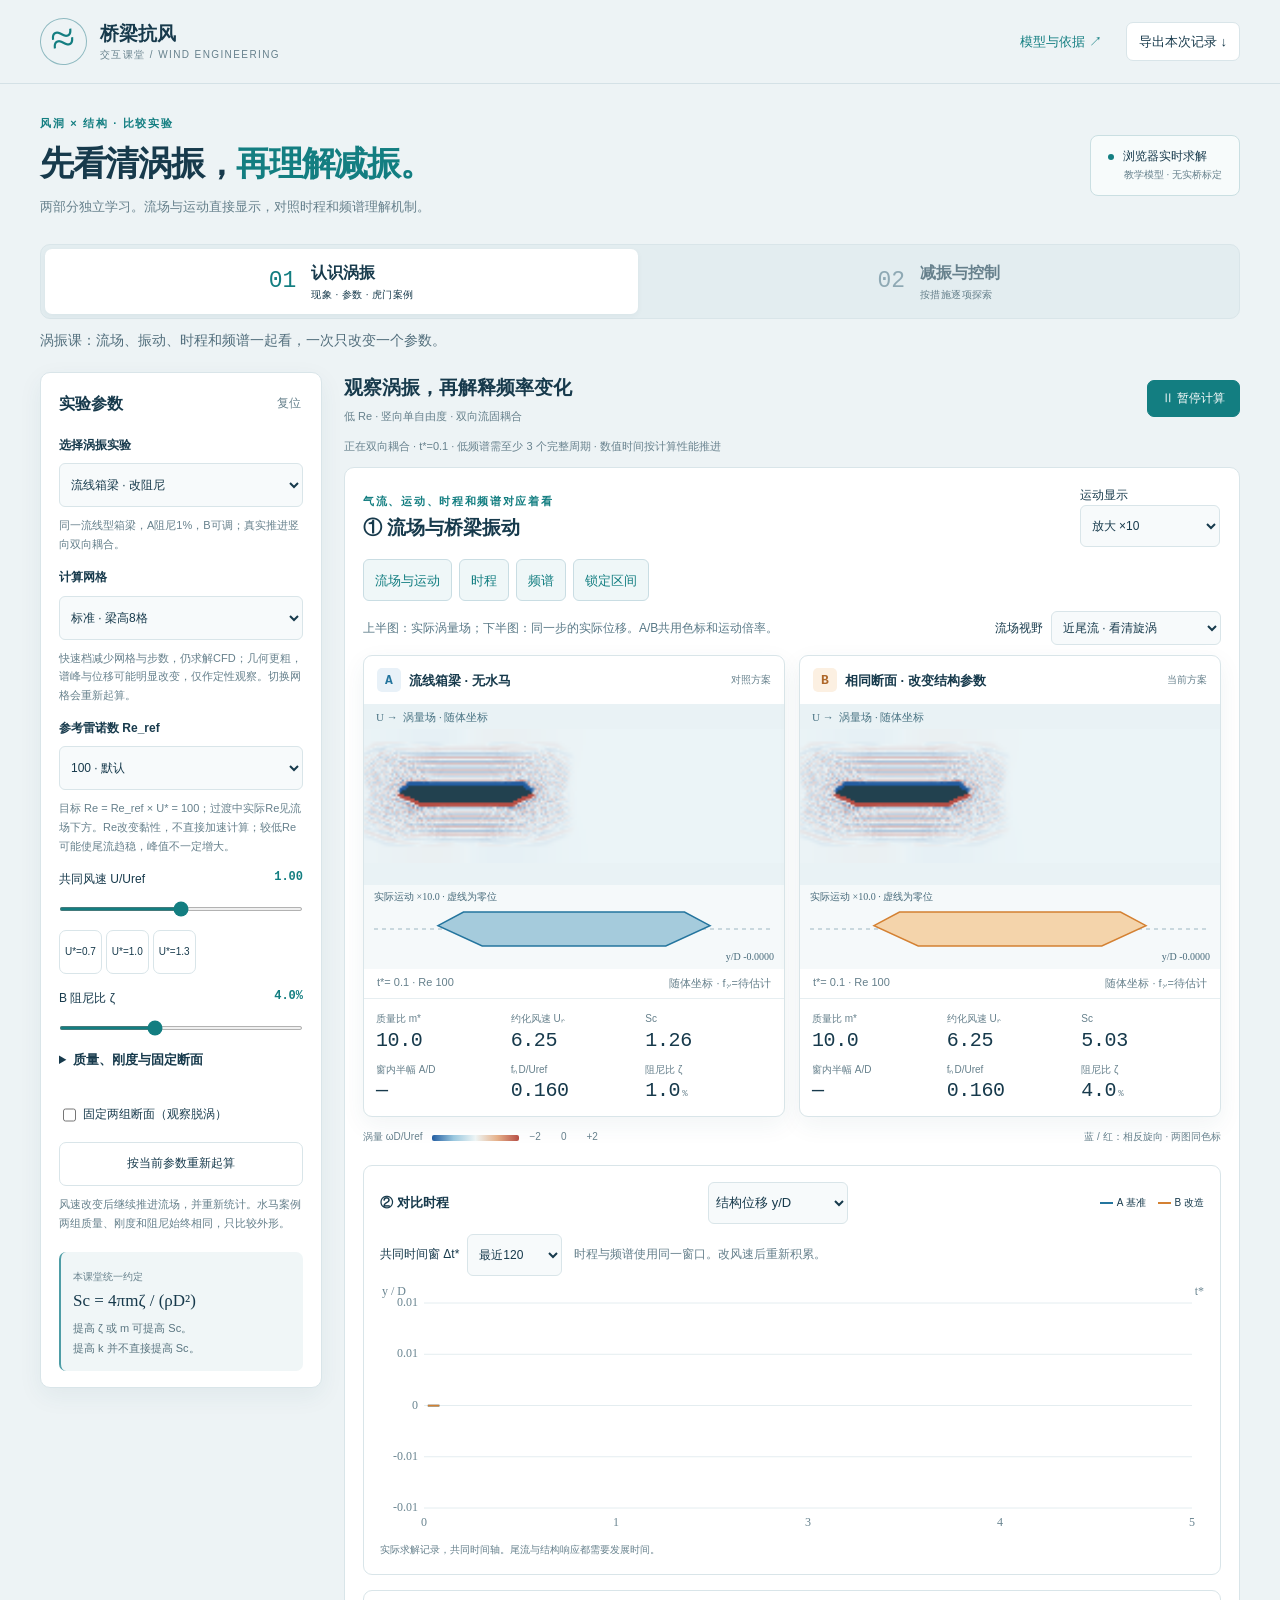
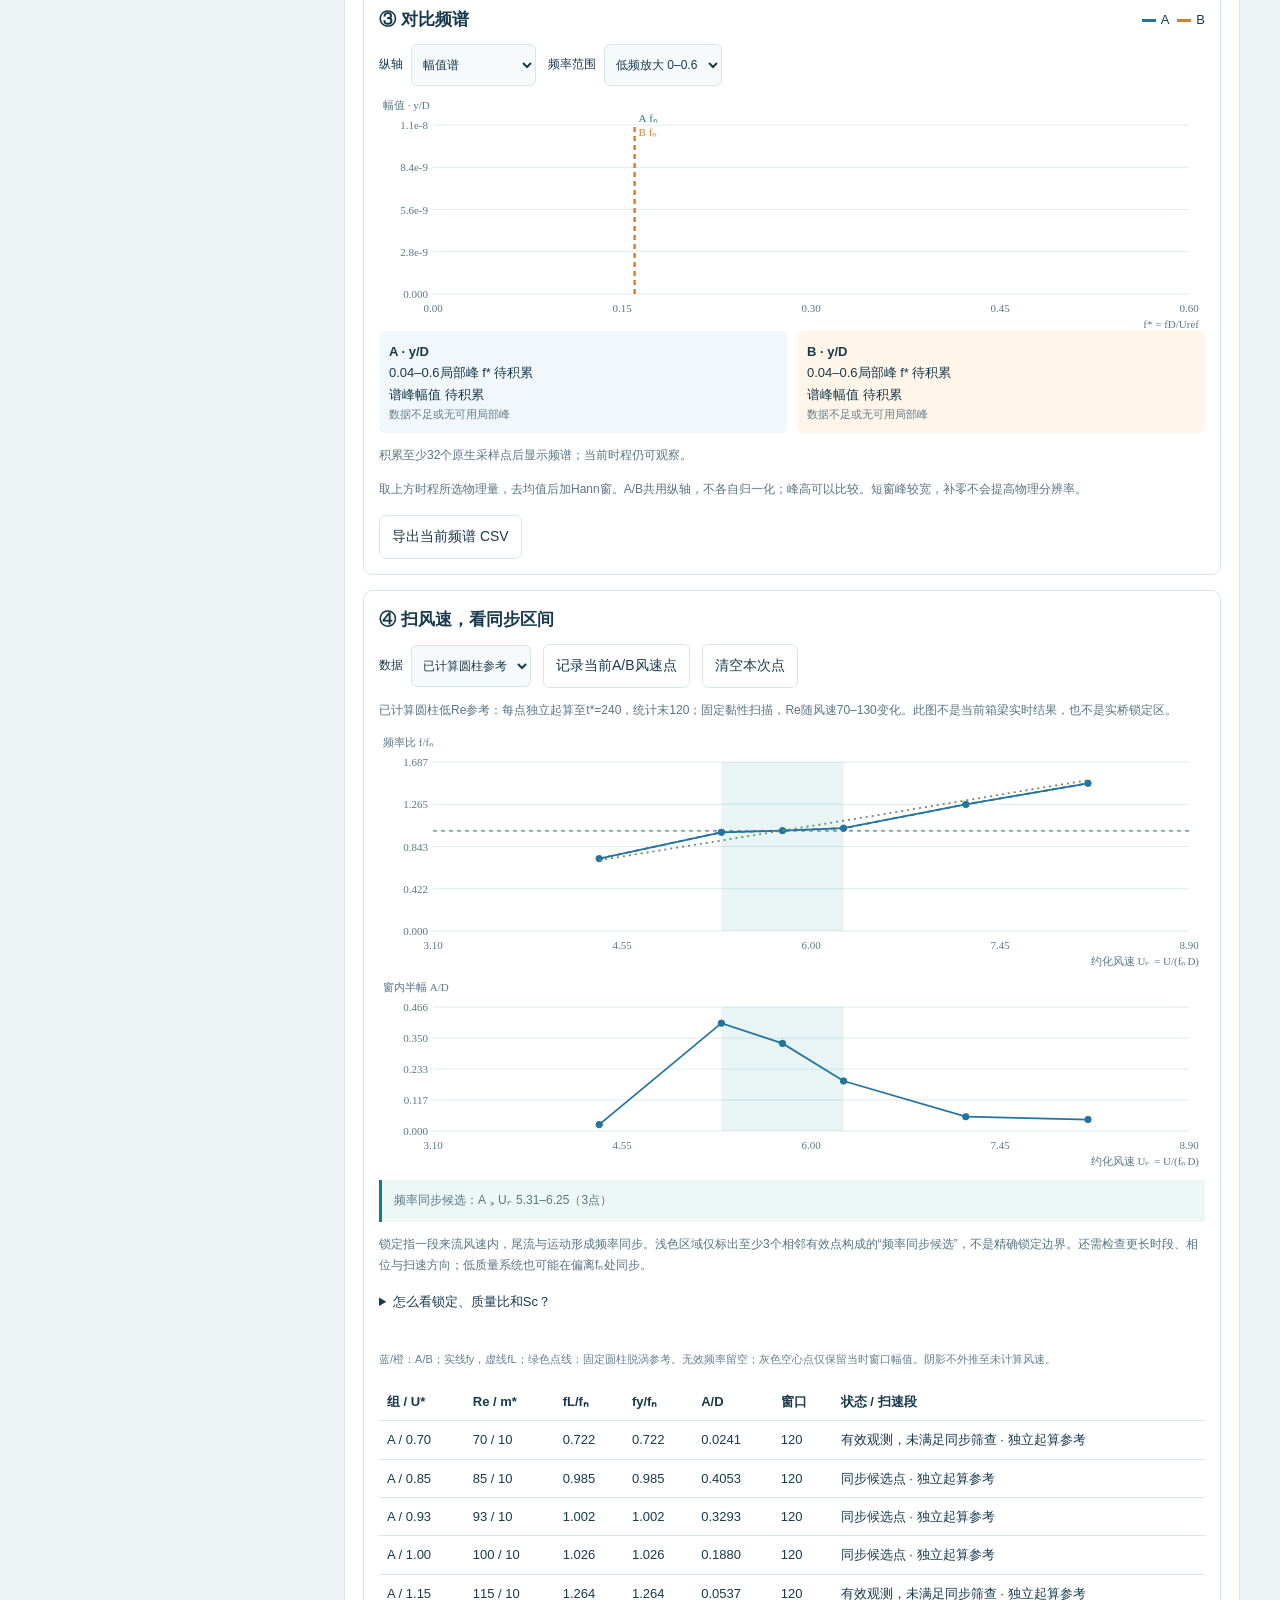
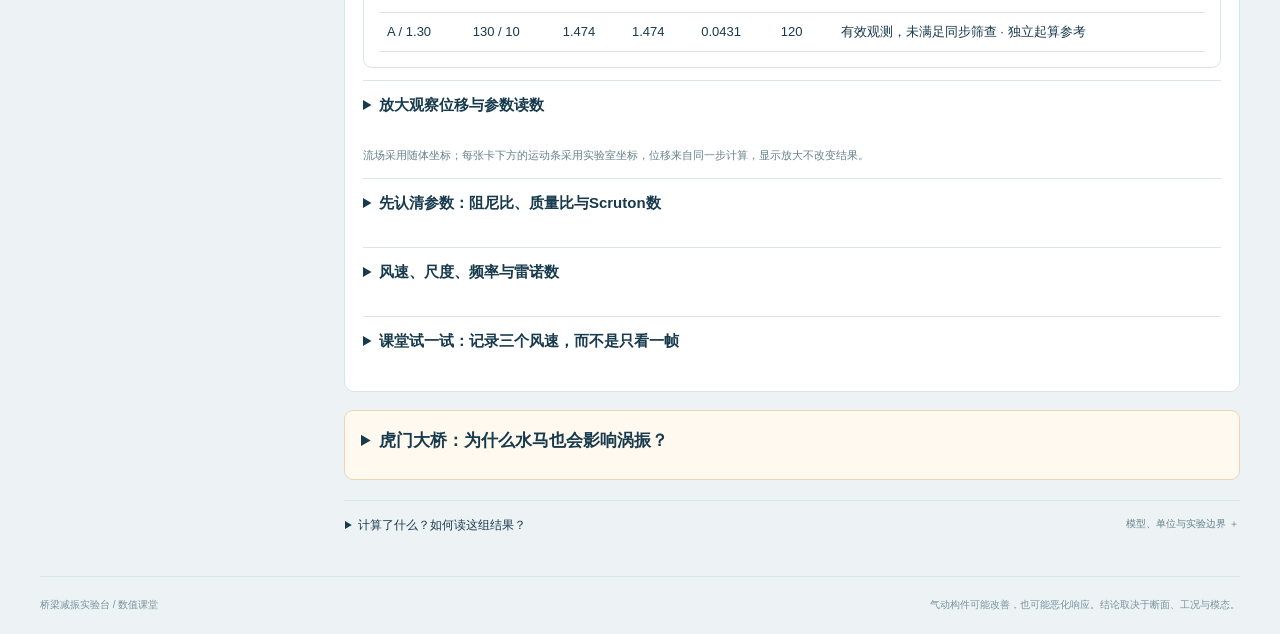
==== index.html @ 7c7252c8 "Publish verified bridge classroom with a dedicated course entry" ====
<!doctype html>
<html lang="zh-CN"><head><meta charset="UTF-8"><meta name="viewport" content="width=device-width,initial-scale=1"><meta name="description" content="桥梁抗风课堂的实时二维流场、梁有限元与涡振流固耦合比较实验。"><title>认识涡振 · 桥梁抗风交互课堂</title><link rel="stylesheet" href="style.css?v=20261027b"><link rel="stylesheet" href="active.css?v=20261027b"><link rel="stylesheet" href="spatial.css?v=20261027b"></head><body data-entry-mode="viv">
<header><a class="brand" href="./"><span class="brandmark">≈</span><span>桥梁抗风<span class="brand-sub">交互课堂 / WIND ENGINEERING</span></span></a><div class="top-actions"><a href="evidence.html" target="_blank">模型与依据 ↗</a><button id="export">导出本次记录 ↓</button></div></header>
<main><div class="intro"><div><p class="eyebrow">风洞 × 结构 · 比较实验</p><h1>先看清涡振，<em>再理解减振。</em></h1><p>两部分独立学习。流场与运动直接显示，对照时程和频谱理解机制。</p></div><div class="model-badge"><span class="live-dot"></span>浏览器实时求解<small>教学模型 · 无实桥标定</small></div></div>
<nav class="tabs course-tabs" aria-label="课程两部分"><button data-course="viv" class="active"><b>01</b><span>认识涡振<small>现象 · 参数 · 虎门案例</small></span></button><button data-course="mitigation"><b>02</b><span>减振与控制<small>按措施逐项探索</small></span></button></nav>
<nav id="mitigation-nav" class="subtabs" aria-label="选择减振方法" hidden><button data-mode="flow">气动措施</button><button data-mode="structure">阻尼与 TMD</button><button data-mode="spatial">空间索系</button><button data-mode="active">主动控制</button></nav>
<p id="course-intro" class="course-intro">先改变一个参数，观察位移与频率；再讨论为什么。</p>
<div class="mobile-tools"><button id="mobile-params" aria-expanded="false">调参数</button><button id="mobile-play">暂停 / 继续</button><button id="mobile-top">看运动</button></div>
<div class="workbench"><aside class="control-panel" id="main-controls"><button id="close-params" class="close-params">收起参数 ×</button>
<div class="panel-heading"><span class="label-b">B</span><h2>改造方案</h2><button id="reset" class="quiet">复位</button></div>
<section id="flow-controls"><label class="control-title" for="baseline">A 组对照断面</label><select id="baseline"><option value="rectangle">矩形箱梁 · 综合对照</option><option value="matched" selected>匹配流线母型 · 隔离附件影响</option></select><p id="baseline-note" class="helper"></p><label class="control-title" for="shape">选择断面或附属构件</label><div class="shape-grid" id="shape-grid"></div><p id="shape-note" class="helper"></p><label id="coarse-attachment-row" class="check" hidden><input type="checkbox" id="coarse-attachment"> 运行放大构件数值示教（非实桥比例）</label><div id="stabilizer-options"><label class="control-title" for="stabilizer-position">中央稳定板布置</label><select id="stabilizer-position"><option value="upper">上中央 · 桥面中线</option><option value="lower">下中央 · 梁底中线</option><option value="both">上、下中央组合</option></select></div><label class="range-label" for="re">雷诺数 Re <output id="re-out">160</output></label><input id="re" type="range" min="60" max="220" step="20" value="160"><p class="helper">两组同一 Re、入口与网格。低 Re 用于分离流动示教；改变断面会重新启动两组实验。</p><label class="range-label" for="wind">映射风速 U <output id="wind-out">6.25 m/s</output></label><input id="wind" type="range" min="2" max="16" step=".25" value="6.25"><p class="helper">用于把 CFD 系数映射为示例桥梁荷载；固定 Re 改 U 同时改变等效黏度，非真实空气扫风速。</p><label class="control-title" for="field">流场显示</label><select id="field"><option value="omega">涡量 ωD/U</option><option value="pressure">压力系数 Cp</option><option value="speed">速度 |u|/U</option></select></section>
<section id="structure-controls" hidden><label class="control-title" for="device">减振装置</label><select id="device"><option value="none">不加装置</option><option value="viscous">附加黏滞阻尼（模态等效）</option><option value="tmd">调谐质量阻尼器 TMD</option></select><div id="viscous-control" hidden><label class="range-label" for="extra-damping">附加阻尼比 <output id="extra-damping-out">1.0%</output></label><input id="extra-damping" type="range" min="0" max="4" step=".1" value="1"></div><div id="tmd-controls" hidden><label class="range-label" for="tmd-mass">TMD 质量比 μ <output id="tmd-mass-out">2.0%</output></label><input id="tmd-mass" type="range" min=".5" max="5" step=".5" value="2"><label class="range-label" for="tmd-tune">调谐比 fₜ/f₁ <output id="tmd-tune-out">1.00</output></label><input id="tmd-tune" type="range" min=".7" max="1.3" step=".02" value="1"></div><label class="range-label" for="damping">结构阻尼比 ζ <output id="damping-out">0.50%</output></label><input id="damping" type="range" min=".1" max="4" step=".1" value=".5"><label class="range-label" for="stiffness">梁弯曲刚度 EI <output id="stiffness-out">1.00 ×</output></label><input id="stiffness" type="range" min=".5" max="3" step=".1" value="1"><label class="range-label" for="mass">单位长度质量 m <output id="mass-out">1.00 ×</output></label><input id="mass" type="range" min=".5" max="2" step=".1" value="1"><p class="helper">改变刚度或质量时保持输入阻尼比 ζ；不是保持阻尼系数 c。</p><div hidden><label class="check"><input type="checkbox" id="cross-cable"> 交叉索体系 · 等效约束</label><label class="check"><input type="checkbox" id="wind-cable"> 抗风索 · 等效约束</label><p class="helper">本页仅求竖弯。索以示例节点弹簧进入刚度矩阵；不计算真实预张力、侧向与扭转稳定性。</p></div><p class="helper">抗风索、交叉吊索与中央扣请在“空间索系”子页观察三维连接与振型。</p><label class="range-label" for="struct-wind">共同来流 U <output id="struct-wind-out">6.25 m/s</output></label><input id="struct-wind" type="range" min="1" max="24" step=".05" value="6.25"><div class="preset-row"><button id="preset-damping">只增阻尼</button><button id="preset-stiffness">只增刚度</button><button id="preset-tmd">TMD 调谐</button></div></section>
<section id="viv-controls" hidden><label class="control-title" for="viv-case">选择涡振实验</label><select id="viv-case"><option value="bridge">流线箱梁 · 改阻尼</option><option value="waterbarrier">流线箱梁 · 加连续水马</option><option value="cylinder">圆柱 · 机理对照</option></select><p id="viv-case-note" class="helper"></p><label class="control-title" for="viv-resolution">计算网格</label><select id="viv-resolution"><option value="8" selected>标准 · 梁高8格</option><option value="6">快速预览 · 梁高6格</option></select><p class="helper">快速档减少网格与步数，仍求解CFD；几何更粗，谱峰与位移可能明显改变，仅作定性观察。切换网格会重新起算。</p><label class="control-title" for="viv-re-ref">参考雷诺数 Re_ref</label><select id="viv-re-ref"><option value="60">60 · 较强黏性</option><option value="80">80</option><option value="100" selected>100 · 默认</option><option value="120">120</option></select><p id="viv-re-note" class="helper"></p><label class="range-label" for="viv-u">共同风速 U/Uref <output id="viv-u-out">1.00</output></label><input id="viv-u" type="range" min=".5" max="1.5" step=".05" value="1"><div class="preset-row"><button data-viv-speed=".7">U*=0.7</button><button data-viv-speed="1">U*=1.0</button><button data-viv-speed="1.3">U*=1.3</button></div><div class="viv-struct-adjust"><label class="range-label" for="viv-zeta">B 阻尼比 ζ <output id="viv-zeta-out">4.0%</output></label><input id="viv-zeta" type="range" min=".2" max="10" step=".2" value="4"><details class="parameter-detail"><summary>质量、刚度与固定断面</summary><label class="range-label" for="viv-mass">B 质量参数 m* <output id="viv-mass-out">10</output></label><input id="viv-mass" type="range" min="10" max="28" step="2" value="10"><label class="range-label" for="viv-stiffness">B 刚度 k/k₀ <output id="viv-stiffness-out">1.00</output></label><input id="viv-stiffness" type="range" min=".7" max="2" step=".1" value="1"><p id="viv-mass-note" class="helper"></p></details></div><label class="check"><input type="checkbox" id="viv-fixed"> 固定两组断面（观察脱涡）</label><button id="viv-restart" class="wide-btn">按当前参数重新起算</button><p class="helper">风速改变后继续推进流场，并重新统计。水马案例两组质量、刚度和阻尼始终相同，只比较外形。</p></section>
<div class="formula"><small>本课堂统一约定</small><strong>Sc = 4πmζ / (ρD²)</strong><span>提高 ζ 或 m 可提高 Sc。<br>提高 k 并不直接提高 Sc。</span></div>
</aside><div class="experiment"><div class="experiment-toolbar"><div><h2 id="experiment-title">同一来流，两种断面</h2><p id="experiment-subtitle">定截面二维 CFD → 单向驱动梁 FEM · 固定相同色标</p></div><button id="play" class="play">Ⅱ 暂停计算</button></div>
<div id="status" class="status" role="status">正在初始化流场…</div>
<section id="section-details" class="section-details" aria-label="桥梁断面构造放大图"><div class="section-heading"><h3>先看清构造，再比较流场</h3><span>横桥向剖面 · 桥梁纵向垂直屏幕</span></div><div class="section-detail-pair"><div id="section-a"></div><div id="section-b"></div></div><p id="section-explanation"></p><p class="section-resolution">下图 CFD 使用同一几何生成固壁网格。小圆、薄板和通道为粗网格示教适当放大，非施工尺寸。</p></section><div class="pair"><article class="view-card"><div class="view-heading"><span class="label-a">A</span><h3 id="title-a">基准箱梁</h3><span id="meta-a">原始方案</span></div><canvas id="view-a" aria-label="基准方案流场或结构变形"></canvas><div class="view-footer"><span id="time-a">t*=0</span><span id="view-label-a">实时涡量场</span></div><div class="metrics" id="metrics-a"></div></article><article class="view-card"><div class="view-heading"><span class="label-b">B</span><h3 id="title-b">中央稳定板</h3><span id="meta-b">改造方案</span></div><canvas id="view-b" aria-label="改造方案流场或结构变形"></canvas><div class="view-footer"><span id="time-b">t*=0</span><span id="view-label-b">实时涡量场</span></div><div class="metrics" id="metrics-b"></div></article></div>
<div class="legend-row"><span id="legend-caption">涡量 ωD/U</span><span class="ramp"></span><span id="legend-scale">−2　　0　　+2</span><span class="legend-note" id="scale-note">蓝 / 红：相反旋向 · 两图同色标</span></div>
<div class="analysis-grid"><article class="plot-card"><div class="plot-heading"><h3 id="chart-title">升力波动与响应</h3><div class="line-legend"><span class="a-line">A 基准</span><span class="b-line">B 改造</span></div></div><canvas id="chart" aria-label="两组实验的数值比较曲线"></canvas><p id="chart-caption">尾流需要发展时间。图中记录均来自正在推进的求解器。</p></article><article class="reading"><span class="eyebrow">从结果解释机制</span><h3 id="insight-title">先改变尾流，再讨论减振</h3><p id="insight"></p><div id="comparison" class="comparison">正在积累共同统计窗口</div><p id="comparison-note" class="helper"></p></article></div>
<details class="method"><summary>计算了什么？如何读这组结果？<span>模型、单位与实验边界 ＋</span></summary><div id="method-content"></div><p><a href="evidence.html" target="_blank">查看文献依据与更完整的教学说明 ↗</a></p></details>
</div></div><footer><span>桥梁减振实验台 / 数值课堂</span><span>气动构件可能改善，也可能恶化响应。结论取决于断面、工况与模态。</span></footer></main><div id="toast" role="status"></div>
<script src="section-geometry.js?v=20261024f"></script><script src="structure.js"></script><script src="viv-analysis.js?v=20261027b"></script><script src="spectrum.js?v=20261027b"></script><script src="active-control.js?v=20261027b"></script><script src="active-ui.js?v=20261027b"></script><script src="spatial-model.js?v=20261027b"></script><script src="spatial-ui.js?v=20261027b"></script><script src="section-reference.js?v=20261027b"></script><script src="learning.js?v=20261027b"></script><script src="lockin-reference.js?v=20261027b"></script><script src="viv-dashboard.js?v=20261027b"></script><script src="app.js?v=20261027b"></script></body></html>
---- style.css ----
:root{--ink:#173a4c;--muted:#66808c;--a:#24759e;--b:#d48132;--teal:#137e81;--border:#d9e5e9;--soft:#f2f7f9;--paper:#fff;--shadow:0 8px 24px #204e6310}*{box-sizing:border-box}body{margin:0;color:var(--ink);background:#edf3f5;font-family:"Segoe UI","Microsoft YaHei",sans-serif;font-size:14px;line-height:1.65}button,input,select{font:inherit}button,a,input,select{outline-offset:4px}button{cursor:pointer;border:1px solid var(--border);background:white;color:var(--ink);padding:8px 12px;border-radius:7px;transition:background .18s}button:hover{background:#eaf3f5}button:focus-visible,a:focus-visible,input:focus-visible,select:focus-visible{outline:3px solid #58a6b9}a{color:var(--teal);text-decoration:none}header{height:84px;display:flex;align-items:center;justify-content:space-between;max-width:1600px;margin:auto;padding:0 40px;border-bottom:1px solid #d4e1e6}.brand{display:flex;gap:13px;align-items:center;font-size:19px;color:var(--ink);font-weight:650;line-height:1.4}.brandmark{font:44px Georgia;color:var(--teal);border:1.5px solid #8fbac1;border-radius:50%;width:47px;height:47px;text-align:center;line-height:39px;transform:rotate(-12deg)}.brand-sub{display:block;font-size:10px;font-weight:500;letter-spacing:1.4px;color:var(--muted)}.top-actions{display:flex;gap:24px;align-items:center;font-size:13px}main{max-width:1600px;padding:30px 40px 0;margin:auto}.intro{display:flex;justify-content:space-between;align-items:center;margin-bottom:27px}.eyebrow{font-size:11px;letter-spacing:1.7px;color:var(--teal);margin:0 0 8px;font-weight:650}.intro h1{font-family:"Microsoft YaHei","Segoe UI",sans-serif;font-size:34px;line-height:1.4;letter-spacing:-1.3px;margin:0 0 8px;font-weight:600}.intro h1 em{font-style:normal;color:var(--teal)}.intro p:last-child{margin:0;color:var(--muted);font-size:13px}.model-badge{padding:11px 17px;border:1px solid #cadfe2;border-radius:8px;background:#f7fbfb;font-size:12px;white-space:nowrap}.model-badge small{display:block;color:var(--muted);font-size:10px;margin-left:16px}.live-dot{display:inline-block;width:6px;height:6px;border-radius:50%;background:var(--teal);margin-right:9px}.tabs{display:grid;grid-template-columns:repeat(3,1fr);border:1px solid var(--border);border-radius:10px;background:#e3edf0;margin-bottom:22px;padding:4px;gap:5px}.tabs button{border:0;display:flex;align-items:center;gap:15px;justify-content:center;background:transparent;border-radius:7px;padding:11px 20px;text-align:left;color:var(--muted)}.tabs button b{font-family:Consolas,monospace;font-size:23px;font-weight:400;color:#8fa9b4}.tabs button.active{background:white;box-shadow:0 2px 6px #173a4c0c;color:var(--ink)}.tabs button.active b{color:var(--teal)}.tabs button span{font-weight:650;font-size:14px}.tabs small{display:block;font-size:10px;font-weight:400;letter-spacing:.4px}.workbench{display:grid;grid-template-columns:282px minmax(0,1fr);gap:22px;align-items:start}.control-panel{border:1px solid var(--border);background:white;border-radius:10px;padding:18px 18px 16px;box-shadow:var(--shadow)}.panel-heading{display:flex;gap:9px;align-items:center;margin-bottom:18px}.panel-heading h2{font-size:16px;margin:0}.quiet{margin-left:auto;background:none;border:0;padding:0 2px;color:var(--muted);font-size:12px}.label-a,.label-b{display:inline-flex;align-items:center;justify-content:center;width:24px;height:24px;background:#e8f1f8;color:var(--a);font:700 13px Consolas,monospace;border-radius:5px}.label-b{background:#fcf0e2;color:#ae6729}.control-title{display:block;font-size:12px;font-weight:600;margin:12px 0 8px}.shape-grid{display:grid;grid-template-columns:1fr 1fr;gap:6px}.shape-grid button{font-size:11px;padding:7px 4px;border:1px solid var(--border);line-height:1.4}.shape-grid button.selected{border-color:var(--b);background:#fff8ef;color:#98602d}.shape-grid svg{display:block;margin:2px auto 5px;width:75px;height:26px}.helper{font-size:11px;line-height:1.7;color:var(--muted);margin:9px 0 14px}.range-label{display:flex;justify-content:space-between;font-size:12px;margin:15px 0 5px}.range-label output{font:12px Consolas,monospace;color:var(--teal);font-weight:650}input[type=range]{width:100%;height:4px;margin:7px 0 5px;accent-color:var(--teal);cursor:pointer}select{width:100%;background:#f7fafb;border:1px solid var(--border);border-radius:6px;padding:8px 7px;color:var(--ink);font-size:12px}.check{font-size:12px;display:flex;gap:4px;margin:9px 0}.check input{accent-color:var(--teal)}.formula{margin-top:20px;padding:12px;background:#f0f6f7;border-radius:7px;border-left:2px solid #4e9da6}.formula small{font-size:10px;color:var(--muted)}.formula strong{font:17px Georgia,serif;display:block;margin:4px 0 8px}.formula span{font-size:11px;color:#597580;line-height:1.8;display:block}.preset-row{display:flex;gap:4px;flex-wrap:wrap;margin-top:12px}.preset-row button{padding:5px;font-size:10px}.wide-btn{width:100%;font-size:12px;margin-top:8px}.experiment{min-width:0}.experiment-toolbar{display:flex;justify-content:space-between;align-items:center;margin:0 0 12px;gap:10px}.experiment-toolbar h2{font-size:19px;margin:0;font-weight:600}.experiment-toolbar p{font-size:11px;margin:3px 0 0;color:var(--muted)}.play{font-size:12px;color:white;background:var(--teal);border-color:var(--teal);padding:8px 14px;white-space:nowrap}.play:hover{background:#126a71}.status{font-size:11px;color:#68828e;margin-bottom:10px;min-height:20px}.status.error{color:#ae4d38;background:#fff2eb;padding:8px}.pair{display:grid;grid-template-columns:1fr 1fr;gap:14px}.view-card{min-width:0;border:1px solid var(--border);border-radius:9px;background:white;overflow:hidden;box-shadow:var(--shadow)}.view-heading{display:flex;gap:8px;align-items:center;padding:12px 13px}.view-heading h3{font-size:13px;margin:0}.view-heading>span:last-child{font-size:10px;margin-left:auto;color:var(--muted)}.view-card>canvas{display:block;width:100%;aspect-ratio:2/1;background:#e6f1f5}.view-footer{display:flex;justify-content:space-between;font:10px Consolas,"Microsoft YaHei",sans-serif;padding:7px 13px;color:var(--muted);border-bottom:1px solid #e6eef1}.metrics{display:grid;grid-template-columns:repeat(3,1fr);padding:12px;gap:8px}.metric span{display:block;font-size:10px;color:var(--muted);white-space:nowrap}.metric strong{font:20px Consolas,monospace;display:block;line-height:1.3;color:var(--ink);letter-spacing:-.4px}.metric small{font-size:9px;color:var(--muted);margin-left:2px}.legend-row{display:flex;align-items:center;gap:10px;margin:12px 0 19px;font-size:10px;color:var(--muted)}.ramp{display:inline-block;width:87px;height:6px;border-radius:2px;background:linear-gradient(90deg,#225da1,#9ac8df,#eef5f5,#e6b18a,#b64e45)}.legend-note{margin-left:auto}.analysis-grid{display:grid;grid-template-columns:minmax(0,1.55fr) minmax(240px,1fr);gap:14px}.plot-card,.reading{background:white;border:1px solid var(--border);border-radius:9px;padding:16px;min-width:0}.plot-heading{display:flex;justify-content:space-between;align-items:center;gap:10px}.plot-heading h3{font-size:13px;margin:0}.line-legend{display:flex;gap:12px;font-size:10px;white-space:nowrap}.a-line,.b-line{display:inline-flex;align-items:center;gap:4px}.a-line:before,.b-line:before{content:"";display:inline-block;height:2px;width:13px;background:var(--a)}.b-line:before{background:var(--b)}#chart{display:block;width:100%;height:180px;margin-top:8px}.plot-card>p{font-size:10px;color:var(--muted);margin:6px 0 0;line-height:1.6}.reading .eyebrow{font-size:10px;letter-spacing:1px}.reading h3{font-size:17px;line-height:1.5;margin:6px 0 8px;font-weight:550}.reading>p{font-size:12px;color:#58717c;margin:0;line-height:1.85}.comparison{border-top:1px solid #e0e9ed;margin-top:13px;padding-top:10px;font:19px Consolas,"Microsoft YaHei",sans-serif;color:var(--teal);line-height:1.5}.reading .helper{font-size:10px;margin-top:7px}.method{border-top:1px solid var(--border);margin-top:20px;padding:15px 1px;font-size:12px}.method summary{cursor:pointer;font-size:12px;font-weight:500}.method summary span{float:right;color:var(--muted);font-size:10px}.method p{font-size:12px;line-height:1.9;color:#597581}.method ul{padding-left:18px;color:#597581}.method code{font-family:Consolas,monospace}footer{display:flex;justify-content:space-between;border-top:1px solid var(--border);margin-top:25px;padding:20px 0;font-size:10px;color:#78919c}#toast{position:fixed;bottom:24px;left:50%;transform:translateX(-50%);padding:10px 20px;background:#173a4c;color:white;border-radius:7px;font-size:12px;opacity:0;pointer-events:none;transition:opacity .2s;z-index:5}#toast.show{opacity:1}[hidden]{display:none!important}@media(min-width:1550px){.view-card>canvas{aspect-ratio:2.2/1}.workbench{grid-template-columns:300px minmax(0,1fr)}}@media(max-width:1100px){header{padding:0 22px}main{padding:24px 22px 0}.workbench{grid-template-columns:245px minmax(0,1fr);gap:16px}.control-panel{padding:14px}.analysis-grid{grid-template-columns:1fr}.reading{display:grid;grid-template-columns:1.1fr 1fr;column-gap:18px}.reading .eyebrow,.reading h3{grid-column:1}.reading>p{grid-column:1}.reading .comparison{grid-column:2;grid-row:1/3;margin-top:0;border:0}.reading .helper{grid-column:2;grid-row:3}.view-heading>span:last-child{display:none}.metric strong{font-size:17px}.metrics{gap:5px;padding:10px}.legend-note{display:none}}@media(max-width:760px){header{height:65px;padding:0 16px}.brand{font-size:15px}.brandmark{width:34px;height:34px;font-size:34px;line-height:28px}.brand-sub{font-size:8px;letter-spacing:.8px}.top-actions{gap:10px;font-size:10px}.top-actions button{font-size:10px;padding:5px 8px}.intro{align-items:start}.intro h1{font-size:26px}.intro p:last-child{font-size:11px}.model-badge{display:none}main{padding:22px 14px 0}.tabs{margin-bottom:15px}.tabs button{padding:8px 5px;gap:6px}.tabs button b{font-size:17px}.tabs button span{font-size:12px}.tabs small{font-size:8px}.workbench{display:flex;flex-direction:column;gap:18px}.control-panel,.experiment{width:100%}.control-panel section{display:grid;grid-template-columns:1fr 1fr;column-gap:18px;align-items:center}.control-title,.shape-grid,.control-panel section>.helper,.preset-row,.wide-btn{grid-column:1/-1}.shape-grid{grid-template-columns:repeat(3,1fr)}.range-label{margin:10px 0}.control-panel section>.range-label{grid-column:1}.control-panel section>input[type=range]{grid-column:2}.formula{margin-top:12px;padding:8px 12px;display:flex;gap:12px;flex-wrap:wrap;align-items:center}.formula small{display:none}.formula strong{font-size:16px;margin:0}.formula span{font-size:9px}.formula br{display:none}.panel-heading{margin-bottom:8px}.pair{gap:10px}.view-heading{padding:10px 9px}.view-heading h3{font-size:11px}.metrics{grid-template-columns:1fr;gap:5px}.metric{display:flex;align-items:baseline;gap:6px}.metric strong{font-size:16px}.metric span{min-width:45px}.view-footer{font-size:8px;padding:6px}.view-card>canvas{aspect-ratio:1.5/1}.experiment-toolbar h2{font-size:17px}.experiment-toolbar p{font-size:9px}.reading{display:block}.reading .comparison{margin-top:12px;border-top:1px solid var(--border)}.method summary span{display:none}footer{gap:20px;font-size:9px}.check{font-size:11px}#tmd-controls,#viscous-control{grid-column:1/-1}}@media(prefers-reduced-motion:reduce){*{transition:none!important}}

.section-details{background:#fff;border:1px solid var(--border);border-radius:9px;margin:0 0 16px;padding:15px 17px}.section-heading{display:flex;justify-content:space-between;gap:12px;align-items:center}.section-heading h3{font-size:14px;margin:0}.section-heading>span{font-size:10px;color:var(--muted)}.section-detail-pair{display:grid;grid-template-columns:1fr 1fr;gap:20px;margin-top:10px}.section-title{display:flex;align-items:center;gap:7px;font-size:11px}.section-title>span:last-child{margin-left:auto;color:var(--muted);font-size:10px}.section-detail-pair svg{width:100%;display:block;max-height:190px;margin-top:2px}.section-details p{font-size:11px;margin:5px 0 0;color:#4f6d7b;line-height:1.7}.section-details .section-resolution{font-size:10px;color:#7c929c}.shape-grid svg{height:37px!important;width:100%!important}#stabilizer-options{grid-column:1/-1;margin-bottom:10px}@media(max-width:760px){.section-heading{display:block}.section-heading>span{display:block;margin-top:2px}.section-detail-pair{grid-template-columns:1fr;gap:14px}.section-detail-pair svg{max-height:170px}.section-details{padding:13px}.section-title>span:last-child{font-size:9px}}

.tabs{grid-template-columns:repeat(4,minmax(0,1fr))}.tabs button{padding-left:8px;padding-right:8px}@media(max-width:760px){.tabs{grid-template-columns:repeat(2,minmax(0,1fr))}}
.course-tabs{grid-template-columns:repeat(2,minmax(0,1fr));margin-bottom:10px}.subtabs{display:flex;gap:8px;flex-wrap:wrap;margin:8px 0 12px}.subtabs button{min-height:44px}.subtabs button.active{background:#137e81;color:#fff;border-color:#137e81}.course-intro{color:#536f7d;margin:10px 0 20px}.mobile-tools,.close-params{display:none}.learning{background:#fff;border:1px solid var(--border);border-radius:10px;padding:18px;margin-bottom:18px}.lesson-heading{display:flex;align-items:center;justify-content:space-between;gap:12px}.lesson-heading h3{margin:0;font-size:19px}.lesson-heading label{font-size:12px}.lesson-heading select{max-width:140px;min-height:42px}.learning #viv-motion{display:block;width:100%;height:340px;background:#f2f8fa;border-radius:8px;margin:14px 0}.frequency-readout{display:grid;grid-template-columns:1fr 1fr;gap:10px}.frequency-readout>div{background:#f0f6fa;padding:12px;border-radius:8px;display:grid;gap:3px}.frequency-readout>div+div{background:#fff5e8}.frequency-readout span{font-family:Consolas,monospace;font-size:15px}.frequency-readout small{font-size:12px}.lesson-detail,#flow-field-detail{margin-top:12px;border-top:1px solid var(--border);padding-top:12px}.lesson-detail summary,#flow-field-detail summary,.parameter-detail summary{font-size:15px;cursor:pointer;min-height:44px;font-weight:600}.equation-row{padding:12px;background:#eaf3f4;border-left:3px solid #137e81}.calculator-inputs{display:grid;grid-template-columns:1fr 1fr;gap:10px}.calculator-inputs label{font-size:14px}.calculator-inputs input{width:100%}.number-grid{display:grid;grid-template-columns:repeat(4,1fr);gap:8px;margin:12px 0}.number-grid span{display:grid;padding:9px;background:#f4f8fa;font-size:12px}.number-grid b{font-size:15px}.learning #frequency-ruler{width:100%;height:230px}.table-scroll{max-width:100%;overflow:auto}table{border-collapse:collapse;width:100%;font-size:13px}td,th{padding:8px;border-bottom:1px solid #dae5ea;text-align:left;white-space:nowrap}.humen-case{background:#fff9ef;border:1px solid #e7d7b6;padding:16px;border-radius:9px;margin-bottom:18px}.humen-case summary{font-size:17px;font-weight:600;cursor:pointer;min-height:36px}.case-steps{display:grid;grid-template-columns:repeat(3,1fr);gap:15px;margin-top:16px}.case-steps article{border-top:3px solid #c6a46e;padding-top:12px}.case-steps p{font-size:14px}.reference-only .pair,.reference-only .analysis-grid,.reference-only .legend-row{display:none}.reference-only #play{display:none}body[data-mode=viv]:not(.show-viv-flow) .experiment>.pair,body[data-mode=viv]:not(.show-viv-flow) .experiment>.legend-row{display:none}body[data-mode=viv] .analysis-grid{grid-template-columns:1fr}body[data-mode=viv] .reading{padding:15px}.parameter-detail{margin:12px 0}.parameter-detail summary{font-size:13px}.plot-card #chart{min-height:250px}.control-panel input:disabled{opacity:.35}.control-panel select,.control-panel button:not(.quiet){min-height:44px}.plot-heading{flex-wrap:wrap}.plot-heading #trace{min-width:140px!important;min-height:42px;font-size:13px!important}.course-tabs button span{font-size:16px}.section-reference svg{max-width:100%}
@media(max-width:760px){html{scroll-padding-top:86px}body{padding-bottom:80px;font-size:15px}header{height:62px;padding:0 14px}.brand{font-size:16px;gap:7px}.brandmark{font-size:32px;width:35px;height:35px;line-height:30px}.brand-sub{font-size:8px}.top-actions{gap:9px;font-size:11px}.top-actions button{padding:8px;font-size:11px}main{padding:14px 12px 0}.intro{margin-bottom:14px}.intro h1{font-size:24px;letter-spacing:-.6px}.intro .eyebrow,.model-badge{display:none}.intro p:last-child{font-size:12px}.course-tabs{position:sticky;top:0;z-index:20;background:#dfecef;gap:3px;padding:3px}.course-tabs button{gap:8px;padding:10px 5px;min-height:58px}.course-tabs button b{font-size:18px}.course-tabs button span{font-size:15px}.course-tabs small{font-size:10px}.subtabs{display:grid;grid-template-columns:1fr 1fr;gap:6px}.subtabs button{padding:9px;font-size:14px}.course-intro{font-size:13px;margin:10px 2px 14px}.workbench{display:block}.control-panel{display:none}.controls-open .control-panel{display:block;position:fixed;z-index:45;bottom:70px;left:9px;right:9px;width:auto;max-height:72vh;overflow:auto;overscroll-behavior:contain;border:2px solid #89aeb9;box-shadow:0 -10px 70px #173a4c40}.close-params{display:block;position:sticky;top:-18px;width:100%;z-index:2;background:#e6f2f4;font-weight:600;margin-bottom:12px}.mobile-tools{display:flex;position:fixed;bottom:0;left:0;right:0;gap:8px;padding:9px 12px calc(9px + env(safe-area-inset-bottom));background:#f8fcfd;border-top:1px solid #c4dae2;z-index:50}.mobile-tools button{flex:1;min-height:44px;padding:8px;font-weight:600}.mobile-tools button:first-child{background:#137e81;color:white}.experiment-toolbar{align-items:flex-start;gap:8px}.experiment-toolbar h2{font-size:19px}.experiment-toolbar p{font-size:12px}.experiment-toolbar button{font-size:12px;white-space:nowrap;min-height:44px}.status{font-size:12px}.learning{padding:13px;margin-bottom:14px}.lesson-heading{display:block}.lesson-heading h3{font-size:18px}.lesson-heading label{display:flex;align-items:center;justify-content:space-between;margin-top:8px}.learning #viv-motion{height:330px;margin:10px 0}.frequency-readout{gap:7px}.frequency-readout>div{padding:9px}.frequency-readout b{font-size:12px}.frequency-readout span{font-size:14px}.frequency-readout small{font-size:11px}.lesson-detail p,.lesson-detail li{font-size:14px;line-height:1.8}.lesson-detail summary,#flow-field-detail summary{font-size:14px}.number-grid{grid-template-columns:repeat(2,1fr)}.calculator-inputs{grid-template-columns:1fr}.case-steps{grid-template-columns:1fr;gap:10px}.humen-case{padding:13px}.humen-case summary{font-size:16px}.pair{grid-template-columns:1fr!important;gap:12px}.view-card canvas{height:230px!important}.view-heading h3{font-size:15px}.view-card .metric strong{font-size:20px}.view-card .metric span{font-size:12px}.section-detail-pair{grid-template-columns:1fr}.section-details{padding:12px}.section-heading{display:block}.section-heading span{font-size:11px}.analysis-grid{grid-template-columns:1fr!important;gap:12px}.plot-card{padding:12px}.plot-heading h3{font-size:16px}.plot-card #chart{height:270px}.reading p{font-size:14px}.helper{font-size:12px!important;line-height:1.8}.method{font-size:13px}.method summary{gap:6px;line-height:1.5}footer{padding-bottom:18px}.section-reference{min-width:0}.section-reference svg{max-width:none}#active-panel,#spatial-panel,#viv-learning{scroll-margin-top:80px}}
.reference-only #field-home{display:none}
@media(max-width:760px){.intro{display:none}.experiment-toolbar{display:none}.course-intro{margin:7px 2px 10px}.learning .eyebrow{display:none}.lesson-heading{padding-top:0}#field-home .view-card canvas,#flow-field-detail .view-card canvas{height:230px!important}.learning #flow-field-detail .pair{margin-top:12px}}

@media(max-width:760px){.control-panel section{display:block}.control-panel input[type=range]{min-height:34px}.control-panel .check{font-size:13px}.control-panel select{width:100%}.control-panel .shape-grid{display:grid;grid-template-columns:1fr 1fr}.control-panel .range-label{font-size:14px}}

/* The VIV flow, motion, time histories and spectra are open by default. */
.viv-field-tools,.viv-chart-controls,.viv-card-heading{display:flex;align-items:center;justify-content:space-between;gap:12px;flex-wrap:wrap}.viv-field-tools{margin:10px 0}.viv-field-tools p{flex:1;font-size:12px;color:#597987;margin:0}.viv-field-tools label,.viv-chart-controls label{font-size:12px;display:flex;align-items:center;gap:8px}.viv-field-tools select{width:170px}.viv-chart-controls select{width:auto;min-width:95px;min-height:42px}.viv-chart-controls{justify-content:flex-start;margin:10px 0}.viv-chart-controls>span{font-size:12px;color:#66808c}.viv-chart-card{border:1px solid #d9e5e9;border-radius:9px;padding:15px;margin-top:15px;background:#fff}.viv-chart-card h3{font-size:17px;margin:0}.viv-chart-card>canvas{width:100%;height:235px;display:block;margin-top:10px}.viv-chart-card>p{font-size:12px;line-height:1.8;color:#587584}.viv-card-heading>span{font-size:13px}.dot-a,.dot-b{display:inline-block;width:14px;height:3px;background:#24759e;vertical-align:middle;margin:0 5px}.dot-b{background:#d48132}.viv-peak-readout{display:grid;grid-template-columns:1fr 1fr;gap:10px}.viv-peak-readout>div{background:#f1f7fa;border-radius:6px;padding:10px;display:grid;font-size:13px}.viv-peak-readout>div+div{background:#fff5e9}.viv-peak-readout small{font-size:11px;color:#607d89}.viv-lock-status{padding:10px 12px;border-left:3px solid #137e81;background:#edf7f6}.viv-chart-card details{font-size:13px;margin:12px 0}.viv-chart-card summary{cursor:pointer;min-height:38px}.viv-chart-card button{min-height:44px}.viv-chart-card #viv-lockin-amplitude{height:190px}#viv-time-slot{margin-top:16px}#viv-time-slot .plot-card{box-shadow:none}body[data-mode=viv] .experiment>.analysis-grid{display:none}body[data-mode=viv] #viv-live-fields .view-card>canvas{height:265px;aspect-ratio:auto}body[data-mode=viv] .view-footer{font-size:11px}#motion-detail .frequency-readout{margin-top:12px}#motion-detail[open]{margin-bottom:14px}
@media(max-width:760px){.viv-field-tools{display:block}.viv-field-tools label{margin-top:9px;justify-content:space-between}.viv-chart-controls{gap:9px}.viv-chart-controls label{flex:1;justify-content:space-between;font-size:12px}.viv-chart-controls select{min-width:110px;max-width:185px}.viv-chart-card{padding:11px}.viv-chart-card>canvas{height:245px}.viv-peak-readout{gap:6px}.viv-peak-readout>div{font-size:12px;padding:8px}.viv-peak-readout small{font-size:11px}body[data-mode=viv] #viv-live-fields .view-card>canvas{height:255px!important}body[data-mode=viv] #viv-live-fields .metrics{display:grid;grid-template-columns:repeat(3,minmax(0,1fr));padding:9px 8px}body[data-mode=viv] #viv-live-fields .metric{display:block;min-width:0}body[data-mode=viv] #viv-live-fields .metric span{white-space:normal;font-size:11px}body[data-mode=viv] #viv-live-fields .metric strong{font-size:17px}.viv-chart-card .viv-chart-controls{display:grid;grid-template-columns:1fr}.viv-chart-card .viv-chart-controls label{justify-content:space-between}.viv-chart-card #viv-lockin-amplitude{height:210px}.viv-chart-card .table-scroll{margin-top:10px}}
.viv-jump{display:flex;gap:7px;flex-wrap:wrap;margin-top:12px}.viv-jump a{border:1px solid #c9dde3;border-radius:6px;padding:8px 11px;background:#eff7f8;font-size:13px;min-height:42px;display:flex;align-items:center}#viv-live-fields,#viv-time-slot,#viv-spectrum-card,#viv-lockin-card{scroll-margin-top:86px}@media(max-width:760px){.viv-jump{display:grid;grid-template-columns:repeat(4,minmax(0,1fr));gap:4px}.viv-jump a{font-size:12px;padding:6px 3px;justify-content:center;line-height:1.4;text-align:center}}
---- active.css ----
/* Active-control lab: source geometry and measured motion share one quiet plotting frame. */
.active-lab{display:grid;grid-template-columns:282px minmax(0,1fr);gap:22px;align-items:start}.active-controls{background:#fff;border:1px solid var(--border);border-radius:10px;padding:18px;box-shadow:var(--shadow)}.active-controls h2{font-size:16px;margin:0 0 14px}.active-controls .control-title{margin-top:15px}.active-controls .helper{margin:7px 0 12px}.active-select{font-size:12px}.active-controls .range-label{gap:10px}.active-controls output{white-space:nowrap}.active-control-group{margin-top:13px;padding-top:2px;border-top:1px solid var(--border)}.active-controls .preset-row{gap:6px}.active-controls .preset-row button{font-size:10px;padding:6px 7px}.active-formula{margin-top:15px;background:#eef6f7;border-left:2px solid var(--teal);padding:11px 12px;font-size:11px;color:#496c7b;overflow-wrap:anywhere}.active-formula strong{display:block;font:13px Consolas,"Microsoft YaHei",monospace;color:var(--ink);margin:4px 0}.active-formula small{display:block;font-size:10px;margin-top:6px;line-height:1.7}.active-content{min-width:0}.active-toolbar{display:flex;align-items:start;justify-content:space-between;gap:12px;margin:0 0 10px}.active-toolbar h2{font-size:19px;font-weight:600;margin:0}.active-toolbar p{font-size:11px;color:var(--muted);margin:3px 0 0}.active-toolbar-actions{display:flex;gap:6px;flex-shrink:0}.active-toolbar-actions button{font-size:11px}.active-status{font-size:11px;color:#587b89;min-height:23px;margin-bottom:9px}.active-status.error{padding:8px 10px;color:#a34a33;background:#fff2e9;border-radius:6px}.active-stage-grid{display:grid;grid-template-columns:1fr 1fr;gap:14px}.active-stage{overflow:hidden;min-width:0;border:1px solid var(--border);border-radius:9px;background:#fff;box-shadow:var(--shadow)}.active-stage-heading{padding:12px 13px;display:flex;align-items:center;gap:8px}.active-stage-heading h3{margin:0;font-size:12px}.active-stage-heading small{font-size:10px;margin-left:auto;color:var(--muted)}.active-stage canvas{display:block;width:100%;height:225px;background:#edf5f7}.active-stage-note{padding:7px 12px;font-size:10px;color:var(--muted);border-bottom:1px solid #e5edf0}.active-numbers{display:grid;grid-template-columns:repeat(3,1fr);gap:7px;padding:13px}.active-number span{display:block;font-size:10px;color:var(--muted)}.active-number strong{display:block;font:19px Consolas,monospace;line-height:1.5;letter-spacing:-.5px}.active-number small{font-size:9px;font-weight:400;color:var(--muted);margin-left:3px}.active-actuation{padding:10px 13px;font:10px Consolas,"Microsoft YaHei",monospace;line-height:1.8;background:#f8fbfc;border-top:1px solid var(--border);min-height:56px;color:#5a7784}.active-actuation b{font-weight:600;color:#8a602e}.active-motion-note{font-size:10px;color:var(--muted);margin:10px 0 16px}.active-plots{display:grid;grid-template-columns:1.25fr 1fr;gap:14px}.active-plot{background:#fff;border:1px solid var(--border);border-radius:9px;padding:15px;min-width:0}.active-plot-header{display:flex;align-items:center;justify-content:space-between;gap:8px}.active-plot h3{font-size:12px;margin:0}.active-plot canvas{width:100%;height:190px;display:block;margin-top:7px}.active-plot p{font-size:10px;color:var(--muted);line-height:1.7;margin:7px 0 0}.active-plot select{width:auto;max-width:150px;padding:4px;font-size:10px}.active-observation{display:grid;grid-template-columns:1fr 1fr;gap:18px;padding:15px 17px;background:#fff;border:1px solid var(--border);border-radius:9px;margin-top:14px}.active-observation h3{font-size:13px;margin:0 0 6px}.active-observation p{font-size:11px;line-height:1.85;color:#587583;margin:0}.active-observation strong{font-weight:600;color:var(--teal)}.active-params{font-size:10px;color:var(--muted);line-height:1.9;border-left:1px solid var(--border);padding-left:17px}.active-lab .method{margin-top:16px}.active-lab .method p{font-size:11px}.active-lab .method code{font-size:11px;overflow-wrap:anywhere}.active-lab .method summary span{float:none;margin-left:12px}.active-condition{font-size:10px;line-height:1.8;color:var(--muted);margin-top:9px}.active-source-pill{font-size:10px;color:#3f7d82;background:#edf7f6;border:1px solid #d6e8e6;padding:3px 7px;border-radius:4px;display:inline-block;margin-top:9px}
@media(min-width:1550px){.active-lab{grid-template-columns:300px minmax(0,1fr)}}
@media(max-width:1100px){.active-lab{grid-template-columns:245px minmax(0,1fr);gap:16px}.active-controls{padding:14px}.active-stage-heading{padding:10px}.active-stage-heading small{display:none}.active-stage canvas{height:200px}.active-numbers{padding:10px;gap:5px}.active-number strong{font-size:16px}.active-plots{grid-template-columns:1fr}.active-toolbar h2{font-size:17px}.active-toolbar-actions{flex-direction:column}.active-observation{grid-template-columns:1fr}.active-params{border-left:0;padding:10px 0 0;border-top:1px solid var(--border)}}
@media(max-width:760px){.active-lab{grid-template-columns:1fr;gap:18px}.active-controls{padding:15px}.active-controls h2{margin-bottom:10px}.active-control-group{display:grid;grid-template-columns:1fr 1fr;column-gap:18px;align-items:center}.active-control-group>.control-title,.active-control-group>select,.active-control-group>.helper,.active-control-group>.preset-row,.active-control-group>div,.active-control-group>.check{grid-column:1/-1}.active-control-group>.range-label{grid-column:1}.active-control-group>input[type=range]{grid-column:2}.active-controls .range-label{margin:10px 0}.active-stage-grid{gap:10px}.active-stage canvas{height:180px}.active-stage-heading h3{font-size:11px}.active-stage-heading{gap:5px;padding:9px}.active-numbers{grid-template-columns:1fr;gap:2px}.active-number{display:flex;gap:7px;align-items:baseline}.active-number span{min-width:48px;font-size:9px}.active-number strong{font-size:15px}.active-actuation{font-size:9px;padding:8px;min-height:75px}.active-stage-note{font-size:9px;padding:7px 8px;min-height:44px}.active-toolbar-actions{flex-direction:row}.active-toolbar{flex-wrap:wrap}.active-toolbar h2{font-size:17px}.active-formula{margin-top:10px}.active-plots{gap:12px}.active-plot{padding:12px}.active-observation{padding:13px}.active-stage canvas{height:170px}.active-condition{margin-top:5px}.active-plot .line-legend{font-size:9px}}
@media(max-width:380px){.active-stage-grid{grid-template-columns:1fr}.active-stage canvas{height:210px}.active-actuation{min-height:0}.active-stage-note{min-height:0}.active-numbers{grid-template-columns:repeat(3,1fr)}.active-number{display:block}.active-control-group{column-gap:10px}}
.active-mobile-jump{display:none}.active-force-section{margin:14px 0}.active-principle-strip{padding:14px 16px;background:#eef7f6;border:1px solid #cfe1de;border-radius:9px}.active-principle-strip h3{font-size:14px;margin:0 0 7px}.active-principle-strip p{font-size:12px;line-height:1.8;margin:5px 0}.active-diagnostics,.active-flow-explainer{border:1px solid var(--border);border-radius:9px;background:#fff;margin-top:12px;overflow:hidden}.active-diagnostics>summary,.active-flow-explainer>summary,.active-advanced-settings>summary{font-size:13px;font-weight:600;cursor:pointer;padding:14px 16px;min-height:44px;color:var(--ink)}.active-force-plot{border:0;box-shadow:none;border-radius:0}.active-force-legend{display:flex;gap:12px;flex-wrap:wrap;font-size:12px}.active-force-legend span:nth-child(1){color:#72818a}.active-force-legend span:nth-child(2){color:var(--teal)}.active-force-legend span:nth-child(3){color:#ae6c27}.active-force-plot canvas{height:220px}.active-explain-grid{display:grid;grid-template-columns:1fr 1fr;gap:18px;padding:0 16px 16px}.active-explain-grid article{background:#f4f8fa;border-radius:8px;padding:14px;min-width:0}.active-explain-grid h3,.active-flow-explainer h3{font-size:14px;margin:0 0 8px}.active-explain-grid p,.active-flow-explainer p{font-size:12px;line-height:1.85;margin:7px 0}.active-small-formula{font-family:Consolas,monospace;color:#17687e}.active-explain-grid canvas{display:block;width:100%;height:140px}.active-flow-explainer>h3,.active-flow-explainer>p,.active-flow-chain,.active-flow-scale{margin-left:16px;margin-right:16px}.active-flow-chain{display:flex;align-items:center;gap:8px;flex-wrap:wrap;padding:10px 0;font-size:12px}.active-flow-chain span{padding:6px 9px;background:#edf6f6;border-radius:6px}.active-flow-chain b{color:var(--teal)}.active-flow-scale{display:grid;grid-template-columns:1fr 1fr;gap:10px}.active-flow-scale>div{padding:11px;background:#f5f8fa;border-radius:7px}.active-flow-scale span{font-size:11px;display:block;color:var(--muted)}.active-flow-scale strong{font-size:16px;display:block;margin-top:4px;font-weight:500}.active-flow-explainer>p:last-child{margin-bottom:16px}.active-source-links a{white-space:normal}.active-advanced-settings{grid-column:1/-1;border:1px solid var(--border);border-radius:8px;padding:0 8px}.active-advanced-settings>summary{padding:10px 3px}.active-advanced-settings>label{margin-top:13px}.active-advanced-settings input[type=range]{width:100%}
@media(max-width:760px){.active-content{order:1}.active-controls{order:2}.active-mobile-jump{display:inline-flex;align-items:center;min-height:44px;padding:8px 10px;border:1px solid var(--border);border-radius:7px;background:#fff;font-size:13px;text-decoration:none}.active-toolbar-actions{flex-wrap:wrap}.active-toolbar-actions button,.active-controls button,.active-controls select,.active-plot select{min-height:44px;font-size:13px}.active-control-group>details{grid-column:1/-1}.active-controls .range-label,.active-controls .helper,.active-controls .control-title,.active-condition{font-size:13px}.active-controls input[type=range]{min-height:44px}.active-formula small{font-size:12px}.active-formula strong{font-size:14px}.active-toolbar p,.active-status,.active-motion-note,.active-plot p,.active-actuation,.active-stage-note,.active-observation p,.active-params,.active-lab .method p{font-size:12px}.active-stage-grid{grid-template-columns:1fr}.active-stage canvas{height:220px}.active-stage-heading h3{font-size:14px}.active-stage-note{min-height:0}.active-numbers{grid-template-columns:repeat(3,minmax(0,1fr));gap:6px;padding:12px}.active-number{display:block}.active-number span{font-size:11px;min-width:0}.active-number strong{font-size:19px}.active-number small{font-size:10px}.active-actuation{min-height:0;line-height:1.9}.active-plot h3{font-size:14px}.active-plot canvas{height:220px}.active-plot .line-legend{font-size:11px}.active-explain-grid,.active-flow-scale{grid-template-columns:1fr}.active-flow-scale strong{font-size:18px}.active-explain-grid p,.active-flow-explainer p,.active-principle-strip p{font-size:13px}.active-principle-strip h3{line-height:1.7}.active-control-group{grid-template-columns:1fr}.active-control-group>.range-label,.active-control-group>input[type=range]{grid-column:1}.active-controls .preset-row button{font-size:12px;padding:8px}.active-advanced-settings>summary{font-size:13px}}
---- spatial.css ----
.spatial-lab{min-width:0}.spatial-heading{display:flex;align-items:start;justify-content:space-between;gap:20px;margin:0 0 18px}.spatial-heading h2{font-size:23px;margin:4px 0 8px}.spatial-heading p{max-width:780px;color:var(--muted);font-size:14px;line-height:1.8;margin:0}.spatial-heading button{white-space:nowrap;min-height:44px}.spatial-controls{padding:17px 20px;background:#fff;border:1px solid var(--border);border-radius:12px;display:grid;grid-template-columns:1.2fr 1fr 1fr;gap:18px;align-items:center}.spatial-devices{display:flex;flex-wrap:wrap;gap:6px 18px}.spatial-devices label{display:flex;align-items:center;gap:7px;min-height:44px;font-size:14px;font-weight:600}.spatial-devices input{accent-color:var(--teal);width:18px;height:18px}.spatial-presets{display:grid;grid-template-columns:1fr 1fr;gap:6px}.spatial-presets button{min-height:42px;font-size:12px;padding:7px}.spatial-range label{display:flex;justify-content:space-between;font-size:13px;gap:8px}.spatial-range small{font-size:11px;color:var(--muted)}.spatial-modebar{display:flex;align-items:center;flex-wrap:wrap;gap:12px;margin:17px 0 13px}.spatial-modebar label{font-size:13px;display:flex;align-items:center;gap:8px}.spatial-modebar select{width:auto;min-height:42px;font-size:13px}.spatial-modebar button{margin-left:auto;min-height:44px}.spatial-summary{display:grid;grid-template-columns:repeat(3,1fr);border:1px solid var(--border);border-radius:10px;overflow:hidden;background:#fff;margin:0 0 14px}.spatial-summary>div{padding:12px 16px;border-right:1px solid var(--border)}.spatial-summary>div:last-child{border:0}.spatial-summary small{display:block;color:var(--muted);font-size:12px}.spatial-summary strong{font:28px/1.5 Consolas,monospace;color:var(--ink)}.spatial-summary em{font:12px system-ui;color:var(--muted)}.spatial-view-grid{display:grid;grid-template-columns:1fr 1fr;gap:16px}.spatial-view{background:#fff;border:1px solid var(--border);border-radius:12px;overflow:hidden;min-width:0}.spatial-view h3{font-size:14px;margin:0;padding:12px 15px;display:flex;align-items:center;gap:8px}.spatial-view canvas{display:block;width:100%;height:350px;touch-action:none;cursor:grab}.spatial-view canvas:active{cursor:grabbing}.spatial-view p{font-size:12px;color:var(--muted);margin:0;padding:10px 14px}.spatial-camera{display:flex;gap:14px;align-items:center;flex-wrap:wrap;padding:13px 0}.spatial-camera>div{display:flex;gap:5px;flex-wrap:wrap}.spatial-camera button{min-height:44px;font-size:12px;padding:8px 12px}.spatial-camera label{font-size:12px;color:var(--muted)}.spatial-camera input{display:block;width:190px}.spatial-camera select{font-size:12px;min-height:42px;width:auto;display:block}.spatial-legend{display:flex;flex-wrap:wrap;gap:8px 18px;font-size:12px;color:var(--muted);margin:4px 0 18px}.spatial-wind-color{color:#128f79}.spatial-cross-color{color:#b66a2d}.spatial-buckle-color{color:#994bac}.spatial-explain{display:grid;grid-template-columns:1fr 1fr;gap:16px}.spatial-explain article{padding:17px 20px;background:#fff;border:1px solid var(--border);border-radius:10px}.spatial-explain h3{font-size:16px;margin:0 0 8px}.spatial-explain p{font-size:13px;color:var(--muted);line-height:1.9;margin:7px 0}.spatial-method{margin-top:20px}.spatial-method p{font-size:13px;line-height:1.9}.spatial-mobile-choice{display:none}
@media(max-width:1050px){.spatial-controls{grid-template-columns:1fr 1fr}.spatial-range{grid-column:1/-1}.spatial-range input{max-width:500px}.spatial-view canvas{height:300px}.spatial-heading h2{font-size:21px}.spatial-explain{grid-template-columns:1fr}.spatial-modebar button{margin-left:0}}
@media(max-width:650px){.spatial-heading{display:block}.spatial-heading h2{font-size:22px;line-height:1.45}.spatial-heading p{font-size:14px}.spatial-heading button{margin-top:12px;width:100%}.spatial-controls{display:block;padding:13px 14px}.spatial-devices{display:grid;grid-template-columns:1fr}.spatial-devices label{font-size:15px}.spatial-presets{margin:8px 0 15px}.spatial-range label{font-size:14px}.spatial-modebar{display:grid;grid-template-columns:1fr;gap:8px}.spatial-modebar label{justify-content:space-between;font-size:14px}.spatial-modebar select{max-width:74%;font-size:14px}.spatial-modebar button{width:100%}.spatial-summary>div{padding:10px 8px}.spatial-summary strong{font-size:23px}.spatial-summary small{font-size:11px}.spatial-mobile-choice{display:grid;grid-template-columns:1fr 1fr;gap:6px;margin:12px 0 8px}.spatial-mobile-choice button{min-height:46px;font-size:14px}.spatial-mobile-choice button[aria-pressed=true]{color:white;background:var(--teal);border-color:var(--teal)}.spatial-view-grid{display:block}.spatial-view-grid[data-mobile-case=a] [data-case=b],.spatial-view-grid[data-mobile-case=b] [data-case=a]{display:none}.spatial-view canvas{height:330px}.spatial-view p{font-size:13px;line-height:1.6}.spatial-camera{display:grid;grid-template-columns:1fr 1fr;gap:14px 8px}.spatial-camera>div{grid-column:1/-1;display:grid;grid-template-columns:repeat(3,1fr)}.spatial-camera button{padding:8px 5px;font-size:13px}.spatial-camera input{width:100%}.spatial-camera select{width:100%;font-size:12px}.spatial-legend{font-size:12px;gap:10px}.spatial-explain article{padding:15px}.spatial-explain p,.spatial-method p{font-size:14px}.spatial-method summary span{display:block;float:none;margin-top:4px}.spatial-view h3{font-size:15px}}

.spatial-settings{margin-bottom:16px}.spatial-settings>summary{padding:13px 16px;cursor:pointer;font-size:14px;font-weight:600;background:#fff;border:1px solid var(--border);border-radius:9px}.spatial-settings>summary span{font-weight:400;font-size:12px;color:var(--muted);margin-left:12px}.spatial-settings .spatial-controls{margin-top:8px}
@media(max-width:650px){.spatial-lab{display:flex;flex-direction:column}.spatial-heading{order:0}.spatial-modebar{order:1}.spatial-summary{order:2}.spatial-mobile-choice{order:3}.spatial-view-grid{order:4}.spatial-camera{order:5}.spatial-legend{order:6}.spatial-settings{order:7}.spatial-explain{order:8}.spatial-method{order:9}}
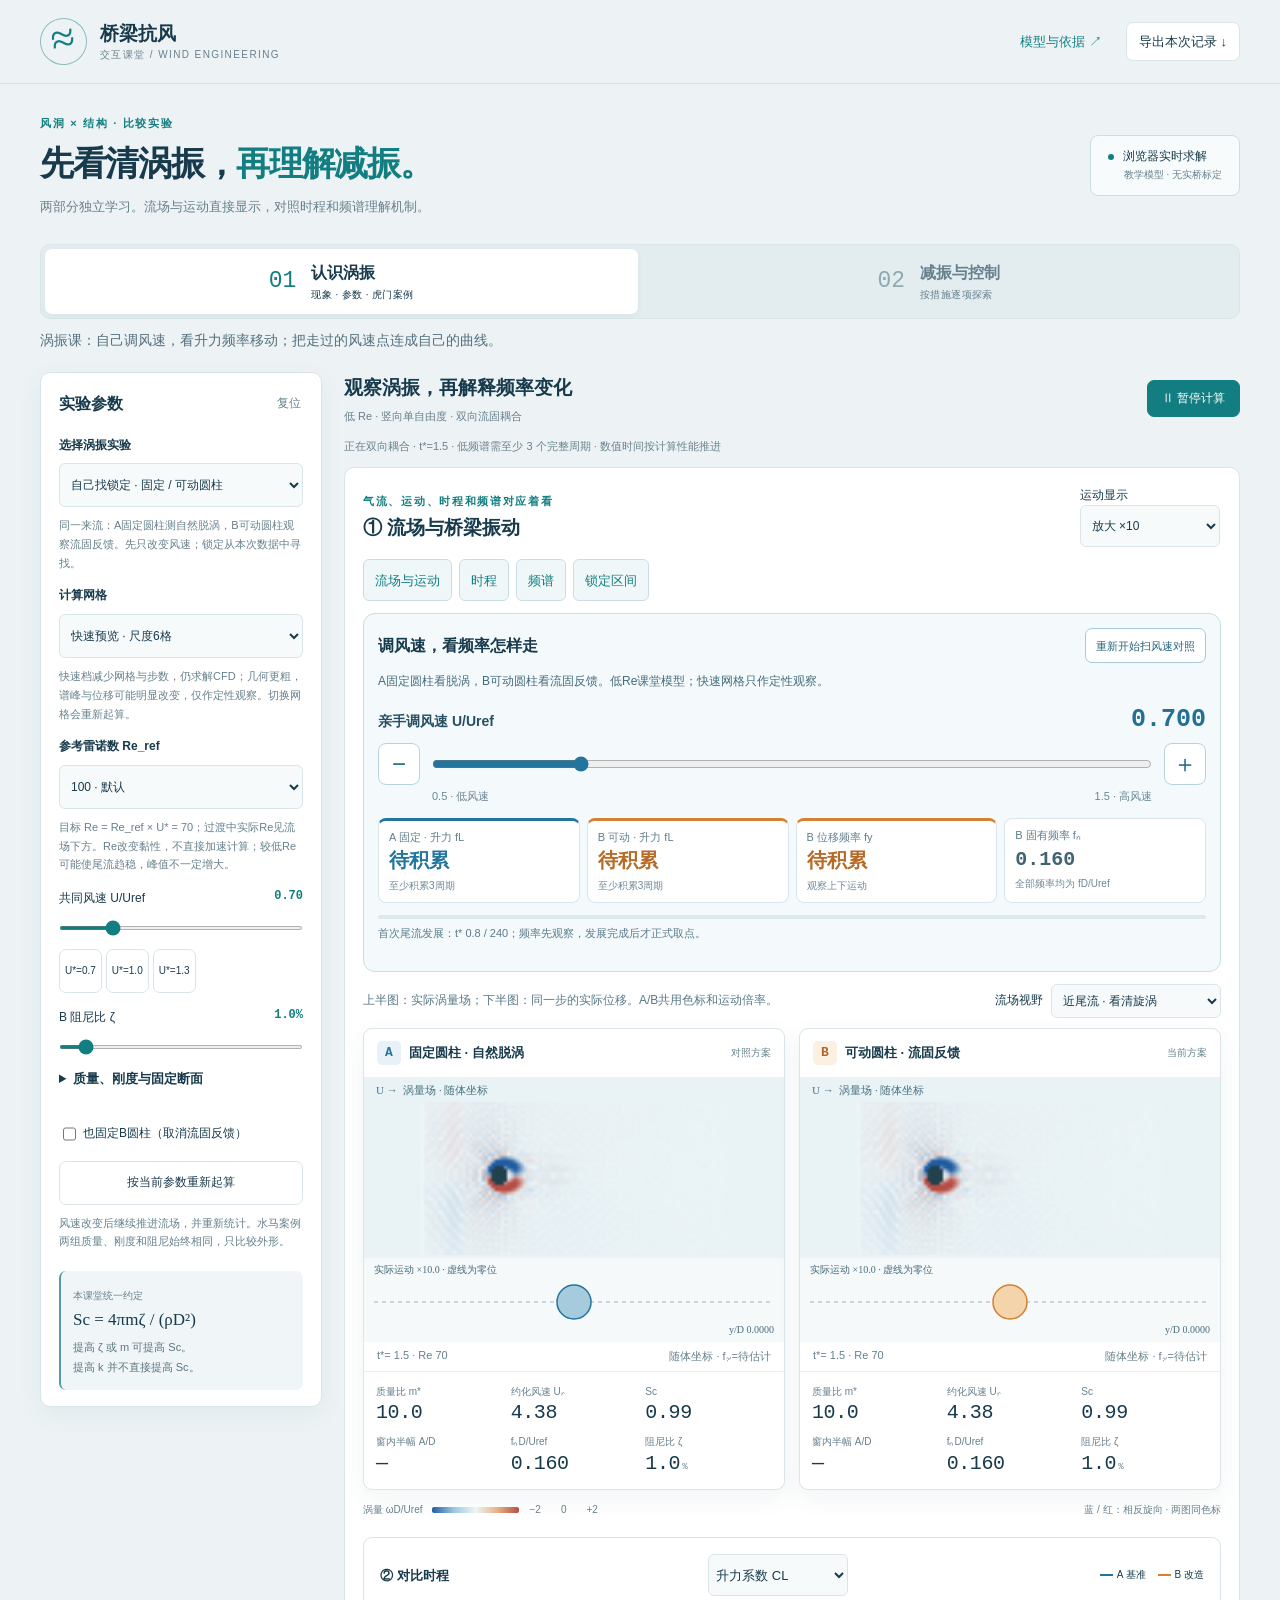
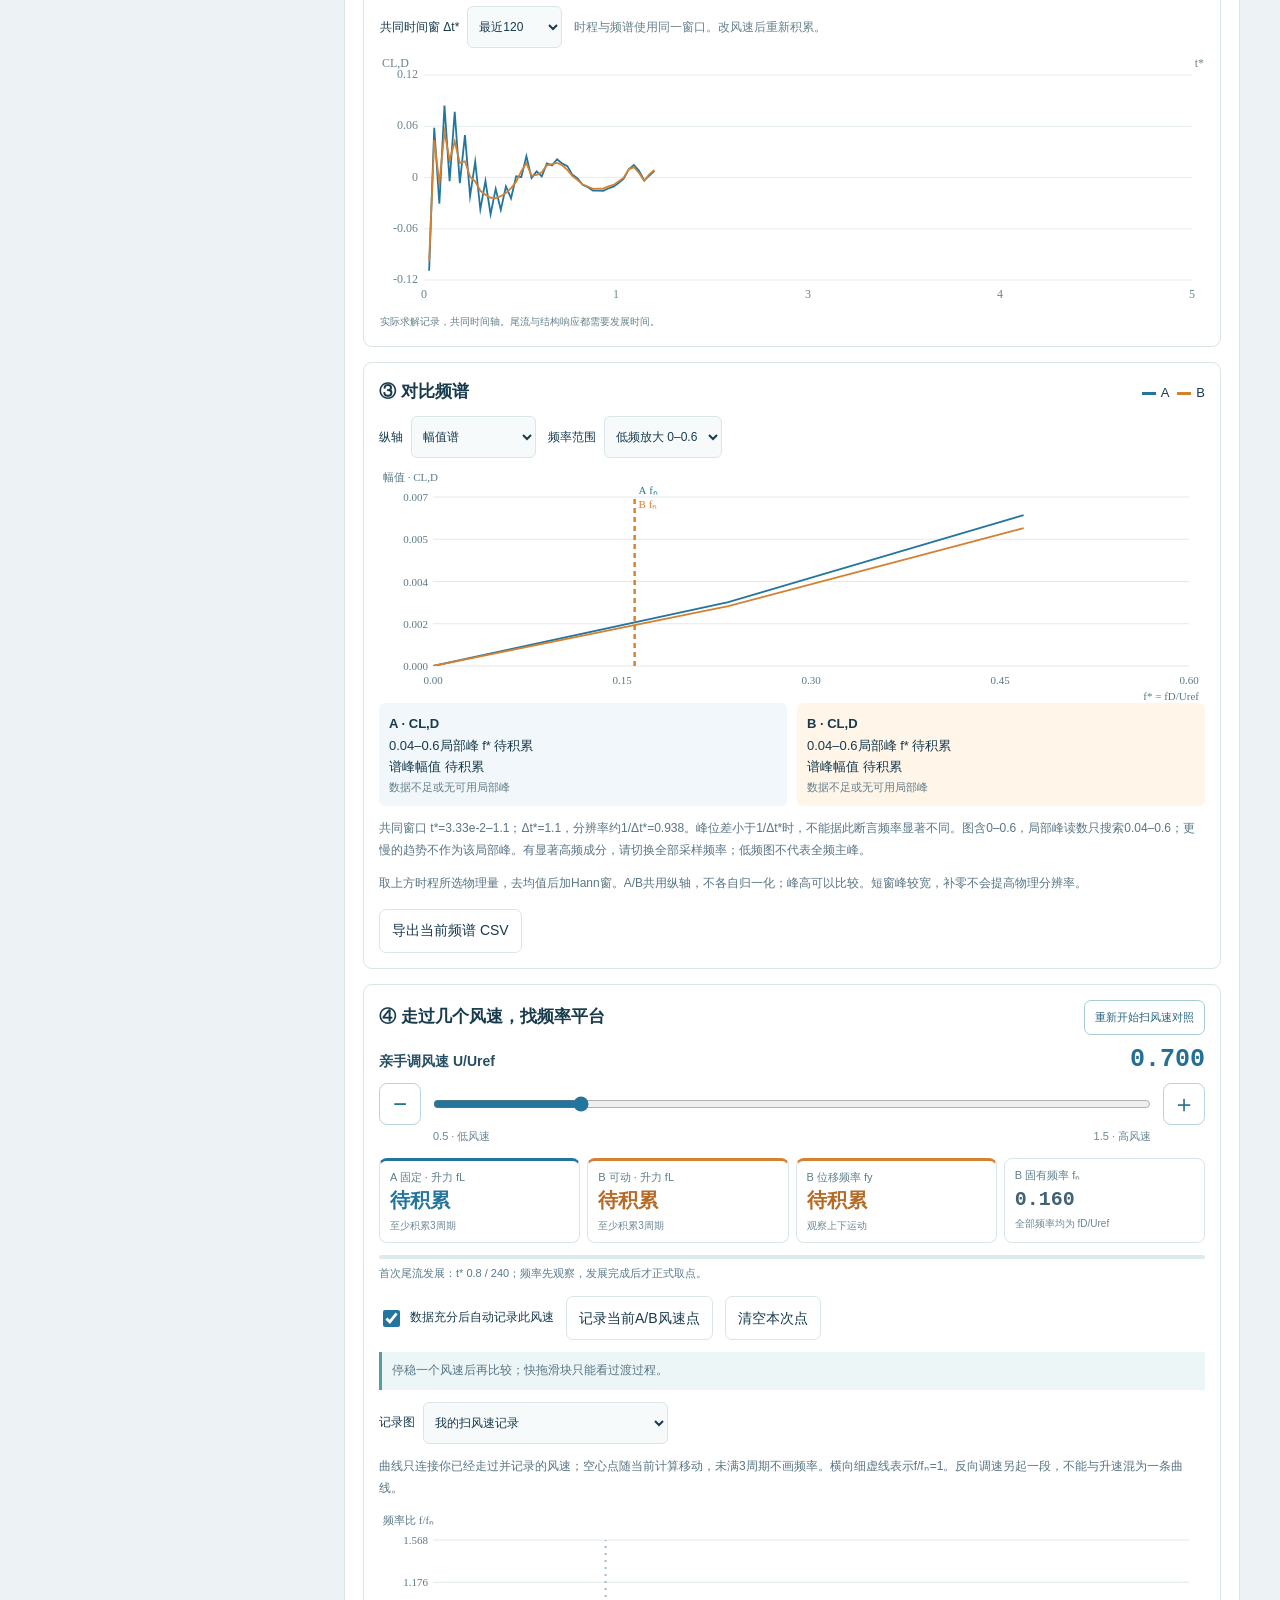
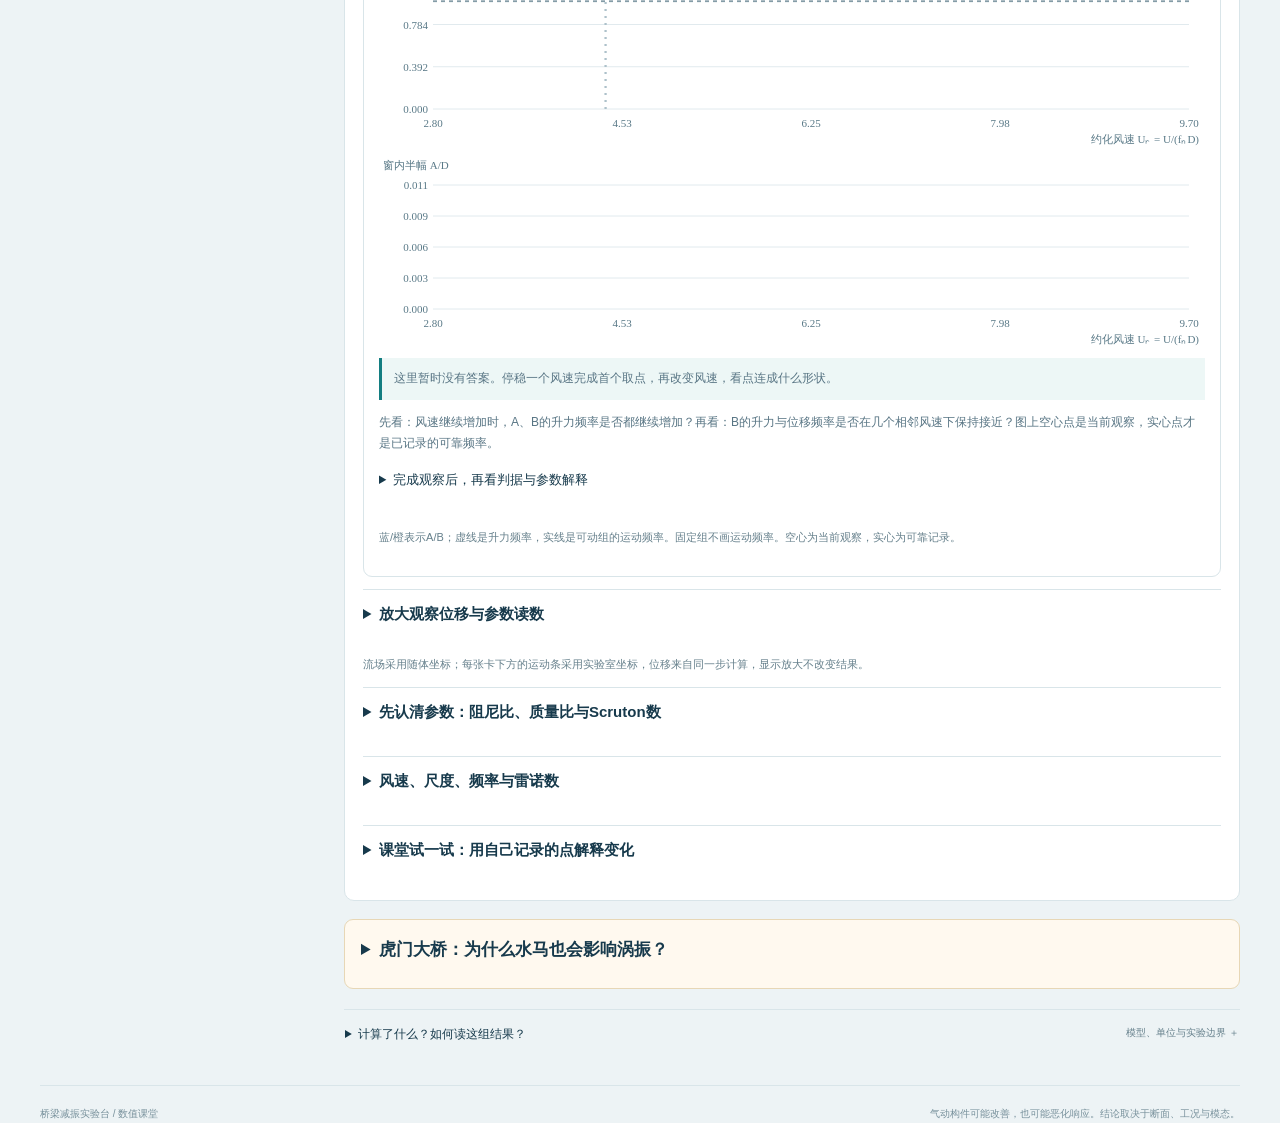
==== commit 60b1e3b3: "Let students vary wind speed and discover frequency synchronisation from live CFD" ====
--- a/index.html
+++ b/index.html
@@ -1,5 +1,5 @@
 <!doctype html>
-<html lang="zh-CN"><head><meta charset="UTF-8"><meta name="viewport" content="width=device-width,initial-scale=1"><meta name="description" content="桥梁抗风课堂的实时二维流场、梁有限元与涡振流固耦合比较实验。"><title>认识涡振 · 桥梁抗风交互课堂</title><link rel="stylesheet" href="style.css?v=20261027b"><link rel="stylesheet" href="active.css?v=20261027b"><link rel="stylesheet" href="spatial.css?v=20261027b"></head><body data-entry-mode="viv">
+<html lang="zh-CN"><head><meta charset="UTF-8"><meta name="viewport" content="width=device-width,initial-scale=1"><meta name="description" content="桥梁抗风课堂的实时二维流场、梁有限元与涡振流固耦合比较实验。"><title>认识涡振 · 桥梁抗风交互课堂</title><link rel="stylesheet" href="style.css?v=20261027d"><link rel="stylesheet" href="active.css?v=20261027d"><link rel="stylesheet" href="spatial.css?v=20261027d"></head><body data-entry-mode="viv">
 <header><a class="brand" href="./"><span class="brandmark">≈</span><span>桥梁抗风<span class="brand-sub">交互课堂 / WIND ENGINEERING</span></span></a><div class="top-actions"><a href="evidence.html" target="_blank">模型与依据 ↗</a><button id="export">导出本次记录 ↓</button></div></header>
 <main><div class="intro"><div><p class="eyebrow">风洞 × 结构 · 比较实验</p><h1>先看清涡振，<em>再理解减振。</em></h1><p>两部分独立学习。流场与运动直接显示，对照时程和频谱理解机制。</p></div><div class="model-badge"><span class="live-dot"></span>浏览器实时求解<small>教学模型 · 无实桥标定</small></div></div>
 <nav class="tabs course-tabs" aria-label="课程两部分"><button data-course="viv" class="active"><b>01</b><span>认识涡振<small>现象 · 参数 · 虎门案例</small></span></button><button data-course="mitigation"><b>02</b><span>减振与控制<small>按措施逐项探索</small></span></button></nav>
@@ -10,7 +10,7 @@
 <div class="panel-heading"><span class="label-b">B</span><h2>改造方案</h2><button id="reset" class="quiet">复位</button></div>
 <section id="flow-controls"><label class="control-title" for="baseline">A 组对照断面</label><select id="baseline"><option value="rectangle">矩形箱梁 · 综合对照</option><option value="matched" selected>匹配流线母型 · 隔离附件影响</option></select><p id="baseline-note" class="helper"></p><label class="control-title" for="shape">选择断面或附属构件</label><div class="shape-grid" id="shape-grid"></div><p id="shape-note" class="helper"></p><label id="coarse-attachment-row" class="check" hidden><input type="checkbox" id="coarse-attachment"> 运行放大构件数值示教（非实桥比例）</label><div id="stabilizer-options"><label class="control-title" for="stabilizer-position">中央稳定板布置</label><select id="stabilizer-position"><option value="upper">上中央 · 桥面中线</option><option value="lower">下中央 · 梁底中线</option><option value="both">上、下中央组合</option></select></div><label class="range-label" for="re">雷诺数 Re <output id="re-out">160</output></label><input id="re" type="range" min="60" max="220" step="20" value="160"><p class="helper">两组同一 Re、入口与网格。低 Re 用于分离流动示教；改变断面会重新启动两组实验。</p><label class="range-label" for="wind">映射风速 U <output id="wind-out">6.25 m/s</output></label><input id="wind" type="range" min="2" max="16" step=".25" value="6.25"><p class="helper">用于把 CFD 系数映射为示例桥梁荷载；固定 Re 改 U 同时改变等效黏度，非真实空气扫风速。</p><label class="control-title" for="field">流场显示</label><select id="field"><option value="omega">涡量 ωD/U</option><option value="pressure">压力系数 Cp</option><option value="speed">速度 |u|/U</option></select></section>
 <section id="structure-controls" hidden><label class="control-title" for="device">减振装置</label><select id="device"><option value="none">不加装置</option><option value="viscous">附加黏滞阻尼（模态等效）</option><option value="tmd">调谐质量阻尼器 TMD</option></select><div id="viscous-control" hidden><label class="range-label" for="extra-damping">附加阻尼比 <output id="extra-damping-out">1.0%</output></label><input id="extra-damping" type="range" min="0" max="4" step=".1" value="1"></div><div id="tmd-controls" hidden><label class="range-label" for="tmd-mass">TMD 质量比 μ <output id="tmd-mass-out">2.0%</output></label><input id="tmd-mass" type="range" min=".5" max="5" step=".5" value="2"><label class="range-label" for="tmd-tune">调谐比 fₜ/f₁ <output id="tmd-tune-out">1.00</output></label><input id="tmd-tune" type="range" min=".7" max="1.3" step=".02" value="1"></div><label class="range-label" for="damping">结构阻尼比 ζ <output id="damping-out">0.50%</output></label><input id="damping" type="range" min=".1" max="4" step=".1" value=".5"><label class="range-label" for="stiffness">梁弯曲刚度 EI <output id="stiffness-out">1.00 ×</output></label><input id="stiffness" type="range" min=".5" max="3" step=".1" value="1"><label class="range-label" for="mass">单位长度质量 m <output id="mass-out">1.00 ×</output></label><input id="mass" type="range" min=".5" max="2" step=".1" value="1"><p class="helper">改变刚度或质量时保持输入阻尼比 ζ；不是保持阻尼系数 c。</p><div hidden><label class="check"><input type="checkbox" id="cross-cable"> 交叉索体系 · 等效约束</label><label class="check"><input type="checkbox" id="wind-cable"> 抗风索 · 等效约束</label><p class="helper">本页仅求竖弯。索以示例节点弹簧进入刚度矩阵；不计算真实预张力、侧向与扭转稳定性。</p></div><p class="helper">抗风索、交叉吊索与中央扣请在“空间索系”子页观察三维连接与振型。</p><label class="range-label" for="struct-wind">共同来流 U <output id="struct-wind-out">6.25 m/s</output></label><input id="struct-wind" type="range" min="1" max="24" step=".05" value="6.25"><div class="preset-row"><button id="preset-damping">只增阻尼</button><button id="preset-stiffness">只增刚度</button><button id="preset-tmd">TMD 调谐</button></div></section>
-<section id="viv-controls" hidden><label class="control-title" for="viv-case">选择涡振实验</label><select id="viv-case"><option value="bridge">流线箱梁 · 改阻尼</option><option value="waterbarrier">流线箱梁 · 加连续水马</option><option value="cylinder">圆柱 · 机理对照</option></select><p id="viv-case-note" class="helper"></p><label class="control-title" for="viv-resolution">计算网格</label><select id="viv-resolution"><option value="8" selected>标准 · 梁高8格</option><option value="6">快速预览 · 梁高6格</option></select><p class="helper">快速档减少网格与步数，仍求解CFD；几何更粗，谱峰与位移可能明显改变，仅作定性观察。切换网格会重新起算。</p><label class="control-title" for="viv-re-ref">参考雷诺数 Re_ref</label><select id="viv-re-ref"><option value="60">60 · 较强黏性</option><option value="80">80</option><option value="100" selected>100 · 默认</option><option value="120">120</option></select><p id="viv-re-note" class="helper"></p><label class="range-label" for="viv-u">共同风速 U/Uref <output id="viv-u-out">1.00</output></label><input id="viv-u" type="range" min=".5" max="1.5" step=".05" value="1"><div class="preset-row"><button data-viv-speed=".7">U*=0.7</button><button data-viv-speed="1">U*=1.0</button><button data-viv-speed="1.3">U*=1.3</button></div><div class="viv-struct-adjust"><label class="range-label" for="viv-zeta">B 阻尼比 ζ <output id="viv-zeta-out">4.0%</output></label><input id="viv-zeta" type="range" min=".2" max="10" step=".2" value="4"><details class="parameter-detail"><summary>质量、刚度与固定断面</summary><label class="range-label" for="viv-mass">B 质量参数 m* <output id="viv-mass-out">10</output></label><input id="viv-mass" type="range" min="10" max="28" step="2" value="10"><label class="range-label" for="viv-stiffness">B 刚度 k/k₀ <output id="viv-stiffness-out">1.00</output></label><input id="viv-stiffness" type="range" min=".7" max="2" step=".1" value="1"><p id="viv-mass-note" class="helper"></p></details></div><label class="check"><input type="checkbox" id="viv-fixed"> 固定两组断面（观察脱涡）</label><button id="viv-restart" class="wide-btn">按当前参数重新起算</button><p class="helper">风速改变后继续推进流场，并重新统计。水马案例两组质量、刚度和阻尼始终相同，只比较外形。</p></section>
+<section id="viv-controls" hidden><label class="control-title" for="viv-case">选择涡振实验</label><select id="viv-case"><option value="lockin" selected>自己找锁定 · 固定 / 可动圆柱</option><option value="bridge">流线箱梁 · 改阻尼</option><option value="waterbarrier">流线箱梁 · 加连续水马</option><option value="cylinder">圆柱 · 机理对照</option></select><p id="viv-case-note" class="helper"></p><label class="control-title" for="viv-resolution">计算网格</label><select id="viv-resolution"><option value="8">标准 · 尺度8格</option><option value="6" selected>快速预览 · 尺度6格</option></select><p class="helper">快速档减少网格与步数，仍求解CFD；几何更粗，谱峰与位移可能明显改变，仅作定性观察。切换网格会重新起算。</p><label class="control-title" for="viv-re-ref">参考雷诺数 Re_ref</label><select id="viv-re-ref"><option value="60">60 · 较强黏性</option><option value="80">80</option><option value="100" selected>100 · 默认</option><option value="120">120</option></select><p id="viv-re-note" class="helper"></p><label class="range-label" for="viv-u">共同风速 U/Uref <output id="viv-u-out">1.00</output></label><input id="viv-u" type="range" min=".5" max="1.5" step=".025" value=".7"><div class="preset-row"><button data-viv-speed=".7">U*=0.7</button><button data-viv-speed="1">U*=1.0</button><button data-viv-speed="1.3">U*=1.3</button></div><div class="viv-struct-adjust"><label class="range-label" for="viv-zeta">B 阻尼比 ζ <output id="viv-zeta-out">4.0%</output></label><input id="viv-zeta" type="range" min=".2" max="10" step=".2" value="1"><details class="parameter-detail"><summary>质量、刚度与固定断面</summary><label class="range-label" for="viv-mass">B 质量参数 m* <output id="viv-mass-out">10</output></label><input id="viv-mass" type="range" min="10" max="28" step="2" value="10"><label class="range-label" for="viv-stiffness">B 刚度 k/k₀ <output id="viv-stiffness-out">1.00</output></label><input id="viv-stiffness" type="range" min=".7" max="2" step=".1" value="1"><p id="viv-mass-note" class="helper"></p></details></div><label class="check"><input type="checkbox" id="viv-fixed"> <span id="viv-fixed-label">也固定B圆柱（取消流固反馈）</span></label><button id="viv-restart" class="wide-btn">按当前参数重新起算</button><p class="helper">风速改变后继续推进流场，并重新统计。水马案例两组质量、刚度和阻尼始终相同，只比较外形。</p></section>
 <div class="formula"><small>本课堂统一约定</small><strong>Sc = 4πmζ / (ρD²)</strong><span>提高 ζ 或 m 可提高 Sc。<br>提高 k 并不直接提高 Sc。</span></div>
 </aside><div class="experiment"><div class="experiment-toolbar"><div><h2 id="experiment-title">同一来流，两种断面</h2><p id="experiment-subtitle">定截面二维 CFD → 单向驱动梁 FEM · 固定相同色标</p></div><button id="play" class="play">Ⅱ 暂停计算</button></div>
 <div id="status" class="status" role="status">正在初始化流场…</div>
@@ -19,4 +19,4 @@
 <div class="analysis-grid"><article class="plot-card"><div class="plot-heading"><h3 id="chart-title">升力波动与响应</h3><div class="line-legend"><span class="a-line">A 基准</span><span class="b-line">B 改造</span></div></div><canvas id="chart" aria-label="两组实验的数值比较曲线"></canvas><p id="chart-caption">尾流需要发展时间。图中记录均来自正在推进的求解器。</p></article><article class="reading"><span class="eyebrow">从结果解释机制</span><h3 id="insight-title">先改变尾流，再讨论减振</h3><p id="insight"></p><div id="comparison" class="comparison">正在积累共同统计窗口</div><p id="comparison-note" class="helper"></p></article></div>
 <details class="method"><summary>计算了什么？如何读这组结果？<span>模型、单位与实验边界 ＋</span></summary><div id="method-content"></div><p><a href="evidence.html" target="_blank">查看文献依据与更完整的教学说明 ↗</a></p></details>
 </div></div><footer><span>桥梁减振实验台 / 数值课堂</span><span>气动构件可能改善，也可能恶化响应。结论取决于断面、工况与模态。</span></footer></main><div id="toast" role="status"></div>
-<script src="section-geometry.js?v=20261024f"></script><script src="structure.js"></script><script src="viv-analysis.js?v=20261027b"></script><script src="spectrum.js?v=20261027b"></script><script src="active-control.js?v=20261027b"></script><script src="active-ui.js?v=20261027b"></script><script src="spatial-model.js?v=20261027b"></script><script src="spatial-ui.js?v=20261027b"></script><script src="section-reference.js?v=20261027b"></script><script src="learning.js?v=20261027b"></script><script src="lockin-reference.js?v=20261027b"></script><script src="viv-dashboard.js?v=20261027b"></script><script src="app.js?v=20261027b"></script></body></html>
+<script src="section-geometry.js?v=20261024f"></script><script src="structure.js"></script><script src="viv-analysis.js?v=20261027d"></script><script src="spectrum.js?v=20261027d"></script><script src="active-control.js?v=20261027d"></script><script src="active-ui.js?v=20261027d"></script><script src="spatial-model.js?v=20261027d"></script><script src="spatial-ui.js?v=20261027d"></script><script src="section-reference.js?v=20261027d"></script><script src="learning.js?v=20261027d"></script><script src="lockin-reference.js?v=20261027d"></script><script src="viv-dashboard.js?v=20261027d"></script><script src="app.js?v=20261027d"></script></body></html>
--- a/style.css
+++ b/style.css
@@ -14,3 +14,41 @@
 .viv-field-tools,.viv-chart-controls,.viv-card-heading{display:flex;align-items:center;justify-content:space-between;gap:12px;flex-wrap:wrap}.viv-field-tools{margin:10px 0}.viv-field-tools p{flex:1;font-size:12px;color:#597987;margin:0}.viv-field-tools label,.viv-chart-controls label{font-size:12px;display:flex;align-items:center;gap:8px}.viv-field-tools select{width:170px}.viv-chart-controls select{width:auto;min-width:95px;min-height:42px}.viv-chart-controls{justify-content:flex-start;margin:10px 0}.viv-chart-controls>span{font-size:12px;color:#66808c}.viv-chart-card{border:1px solid #d9e5e9;border-radius:9px;padding:15px;margin-top:15px;background:#fff}.viv-chart-card h3{font-size:17px;margin:0}.viv-chart-card>canvas{width:100%;height:235px;display:block;margin-top:10px}.viv-chart-card>p{font-size:12px;line-height:1.8;color:#587584}.viv-card-heading>span{font-size:13px}.dot-a,.dot-b{display:inline-block;width:14px;height:3px;background:#24759e;vertical-align:middle;margin:0 5px}.dot-b{background:#d48132}.viv-peak-readout{display:grid;grid-template-columns:1fr 1fr;gap:10px}.viv-peak-readout>div{background:#f1f7fa;border-radius:6px;padding:10px;display:grid;font-size:13px}.viv-peak-readout>div+div{background:#fff5e9}.viv-peak-readout small{font-size:11px;color:#607d89}.viv-lock-status{padding:10px 12px;border-left:3px solid #137e81;background:#edf7f6}.viv-chart-card details{font-size:13px;margin:12px 0}.viv-chart-card summary{cursor:pointer;min-height:38px}.viv-chart-card button{min-height:44px}.viv-chart-card #viv-lockin-amplitude{height:190px}#viv-time-slot{margin-top:16px}#viv-time-slot .plot-card{box-shadow:none}body[data-mode=viv] .experiment>.analysis-grid{display:none}body[data-mode=viv] #viv-live-fields .view-card>canvas{height:265px;aspect-ratio:auto}body[data-mode=viv] .view-footer{font-size:11px}#motion-detail .frequency-readout{margin-top:12px}#motion-detail[open]{margin-bottom:14px}
 @media(max-width:760px){.viv-field-tools{display:block}.viv-field-tools label{margin-top:9px;justify-content:space-between}.viv-chart-controls{gap:9px}.viv-chart-controls label{flex:1;justify-content:space-between;font-size:12px}.viv-chart-controls select{min-width:110px;max-width:185px}.viv-chart-card{padding:11px}.viv-chart-card>canvas{height:245px}.viv-peak-readout{gap:6px}.viv-peak-readout>div{font-size:12px;padding:8px}.viv-peak-readout small{font-size:11px}body[data-mode=viv] #viv-live-fields .view-card>canvas{height:255px!important}body[data-mode=viv] #viv-live-fields .metrics{display:grid;grid-template-columns:repeat(3,minmax(0,1fr));padding:9px 8px}body[data-mode=viv] #viv-live-fields .metric{display:block;min-width:0}body[data-mode=viv] #viv-live-fields .metric span{white-space:normal;font-size:11px}body[data-mode=viv] #viv-live-fields .metric strong{font-size:17px}.viv-chart-card .viv-chart-controls{display:grid;grid-template-columns:1fr}.viv-chart-card .viv-chart-controls label{justify-content:space-between}.viv-chart-card #viv-lockin-amplitude{height:210px}.viv-chart-card .table-scroll{margin-top:10px}}
 .viv-jump{display:flex;gap:7px;flex-wrap:wrap;margin-top:12px}.viv-jump a{border:1px solid #c9dde3;border-radius:6px;padding:8px 11px;background:#eff7f8;font-size:13px;min-height:42px;display:flex;align-items:center}#viv-live-fields,#viv-time-slot,#viv-spectrum-card,#viv-lockin-card{scroll-margin-top:86px}@media(max-width:760px){.viv-jump{display:grid;grid-template-columns:repeat(4,minmax(0,1fr));gap:4px}.viv-jump a{font-size:12px;padding:6px 3px;justify-content:center;line-height:1.4;text-align:center}}
+/* Hands-on wind sweep: controls stay beside both the flow and the record plot. */
+.viv-wind-experiment{border:1px solid #c9dde5;border-radius:12px;background:#f4f9fb;padding:14px;margin:12px 0;min-width:0}
+.viv-wind-experiment .viv-card-heading{align-items:center;gap:10px;flex-wrap:wrap}
+.viv-wind-experiment h3{font-size:16px;margin:0}
+.viv-wind-intro{font-size:12px;line-height:1.65;color:#456b7c;margin:9px 0 13px}
+.viv-wind-bar{min-width:0;margin:10px 0 14px}
+.viv-wind-heading{display:flex;justify-content:space-between;align-items:baseline;gap:10px}
+.viv-wind-heading label{font-size:14px;font-weight:650;color:#274f63}
+.viv-wind-heading output{font:700 25px Consolas,monospace;color:#246f95;font-variant-numeric:tabular-nums}
+.viv-wind-input{display:flex;gap:12px;align-items:center;margin:9px 0 2px;min-width:0}
+.viv-wind-input button{flex:0 0 42px;min-height:42px;padding:0;font-size:24px;line-height:1;background:white;border:1px solid #b8d2df;border-radius:8px;color:#236b8d;touch-action:manipulation}
+.viv-wind-input input[type=range]{flex:1;width:0;min-width:0;min-height:40px;margin:0;accent-color:#24759e;cursor:ew-resize}
+.viv-wind-endpoints{display:flex;justify-content:space-between;padding:0 54px;font-size:11px;color:#688795}
+.viv-live-frequencies{display:grid;grid-template-columns:repeat(4,minmax(0,1fr));gap:7px;margin-top:13px}
+.viv-live-frequencies>div{border:1px solid #d9e5ea;background:#fff;border-radius:8px;padding:9px 10px;display:flex;flex-direction:column;min-width:0}
+.viv-live-frequencies small{font-size:11px;line-height:1.45;color:#5f7e8c}
+.viv-live-frequencies strong{font:700 20px Consolas,Microsoft YaHei,monospace;color:#416373;line-height:1.6;overflow-wrap:anywhere}
+.viv-live-frequencies span{font-size:10px;line-height:1.5;color:#6b8794}
+.viv-live-frequencies .viv-read-a{border-top:3px solid #24759e}
+.viv-live-frequencies .viv-read-b{border-top:3px solid #d48132}
+.viv-live-frequencies .viv-read-a strong{color:#24759e}.viv-live-frequencies .viv-read-b strong{color:#b66a26}
+.viv-hold-track{height:4px;overflow:hidden;background:#dce9ed;border-radius:3px;margin-top:12px}
+.viv-hold-track>span{height:100%;display:block;width:0;background:#408b9b;transition:width .25s linear}
+.viv-hold-note{font-size:11px;line-height:1.6;color:#597b8b;margin:6px 0 0}
+.viv-record-feedback{background:#edf6f6;border-left:3px solid #589c9c;padding:8px 10px;color:#315c69;font-size:12px;line-height:1.6}
+#viv-lockin-card>.viv-chart-controls label:has(input[type=checkbox]){display:flex;align-items:center;gap:7px;font-size:12px}
+#viv-lockin-auto{width:17px;height:17px;accent-color:#24759e}
+#viv-lockin-card .viv-card-heading{flex-wrap:wrap;gap:9px}
+#viv-start-lockin-top,#viv-start-lockin-lock{font-size:11px;padding:7px 10px;border:1px solid #a8cbd7;color:#28657e;border-radius:7px;background:white;min-height:35px}
+@media(max-width:650px){
+ .viv-wind-experiment{padding:11px;margin:10px 0}
+ .viv-live-frequencies{grid-template-columns:repeat(2,minmax(0,1fr));gap:6px}
+ .viv-live-frequencies>div{padding:7px 9px}
+ .viv-live-frequencies strong{font-size:21px}
+ .viv-wind-heading label{font-size:13px}.viv-wind-input{gap:9px}
+ .viv-wind-endpoints{padding:0 51px}.viv-wind-experiment h3{font-size:15px}
+ #viv-lockin-card .viv-card-heading h3{font-size:15px;line-height:1.45}
+}
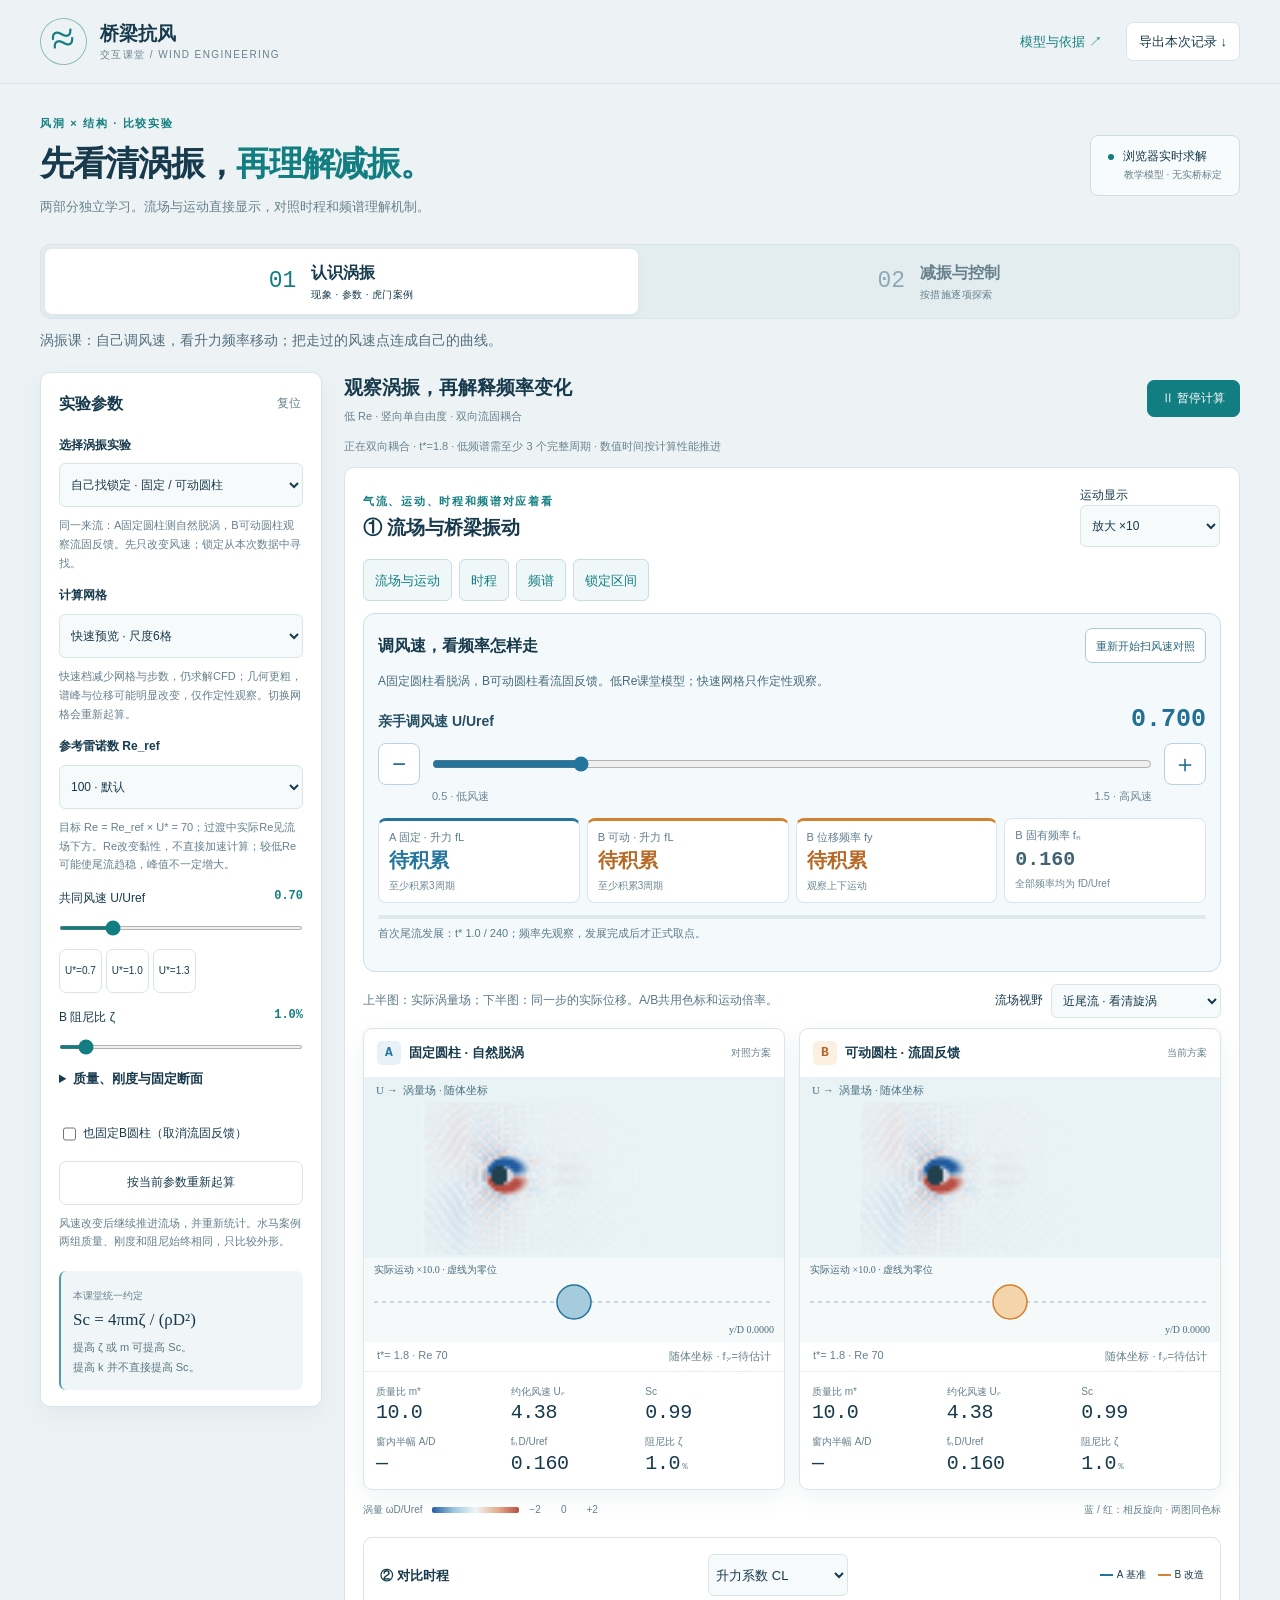
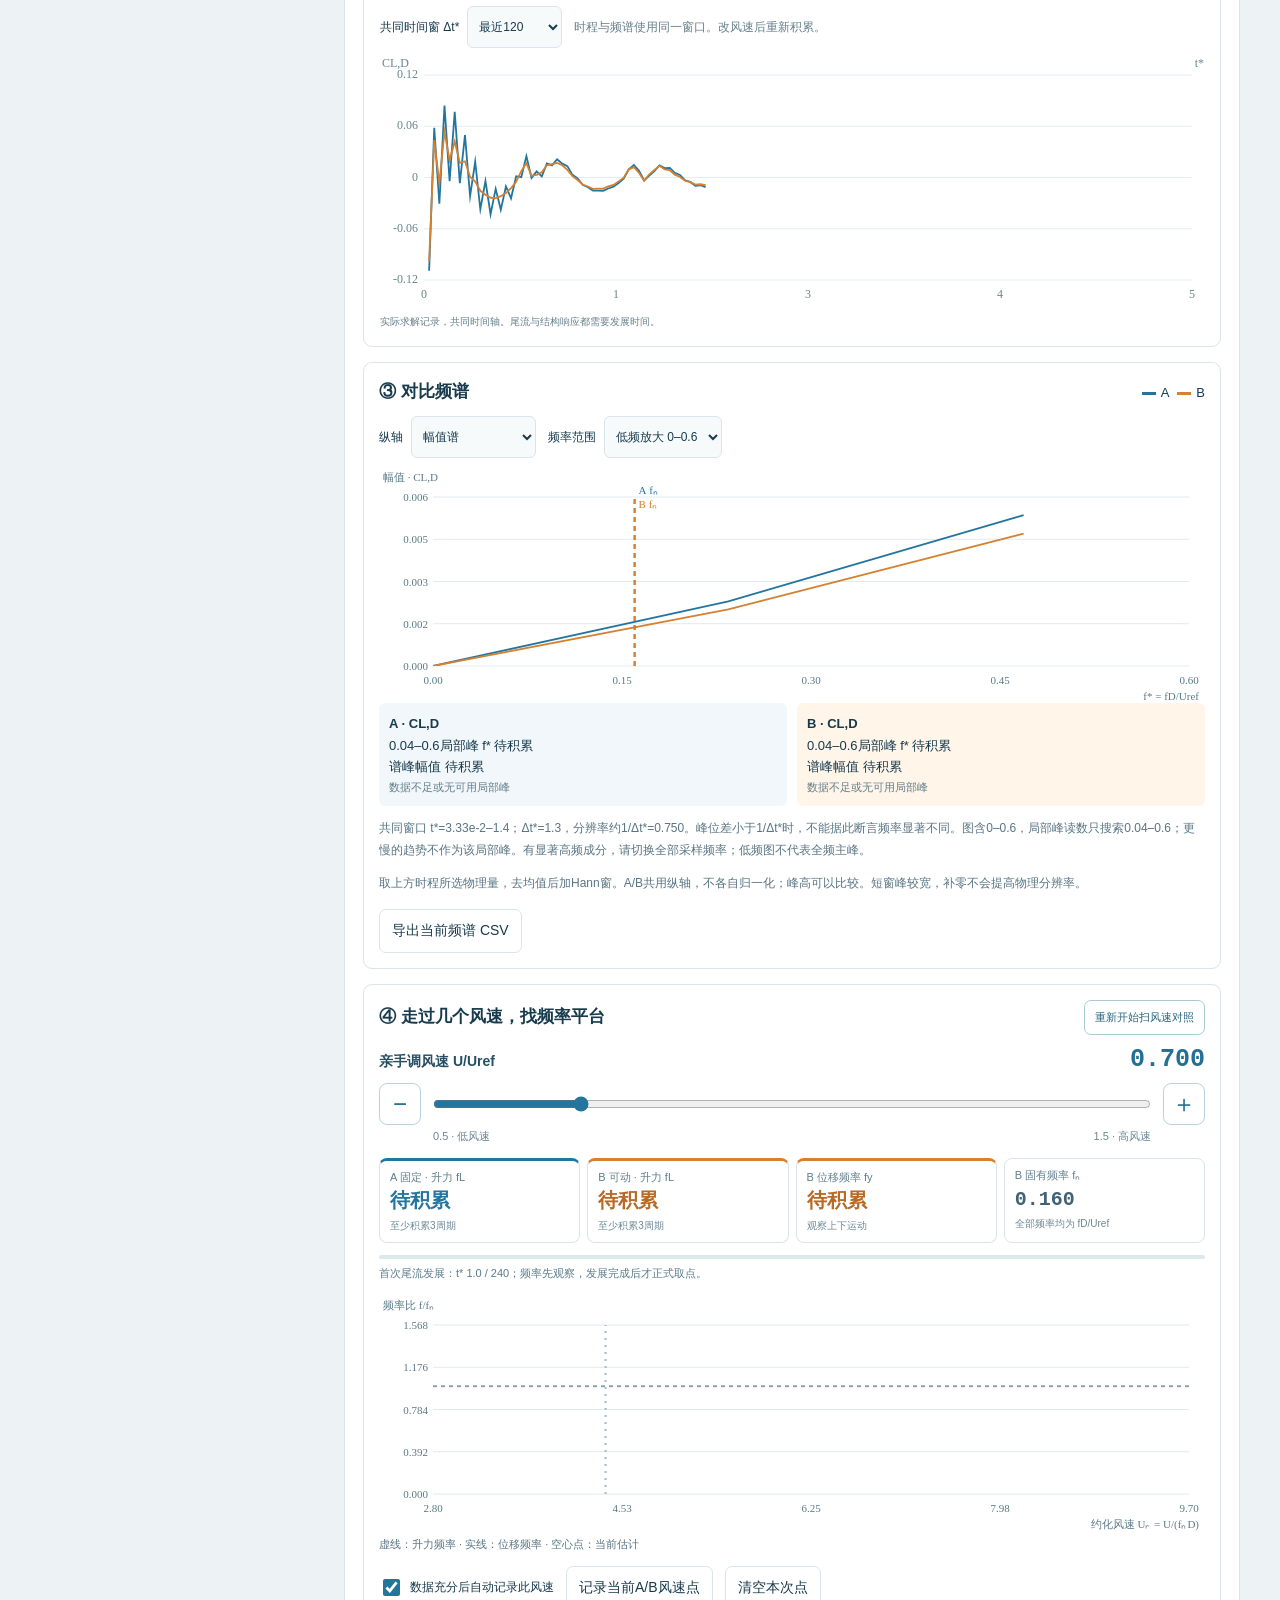
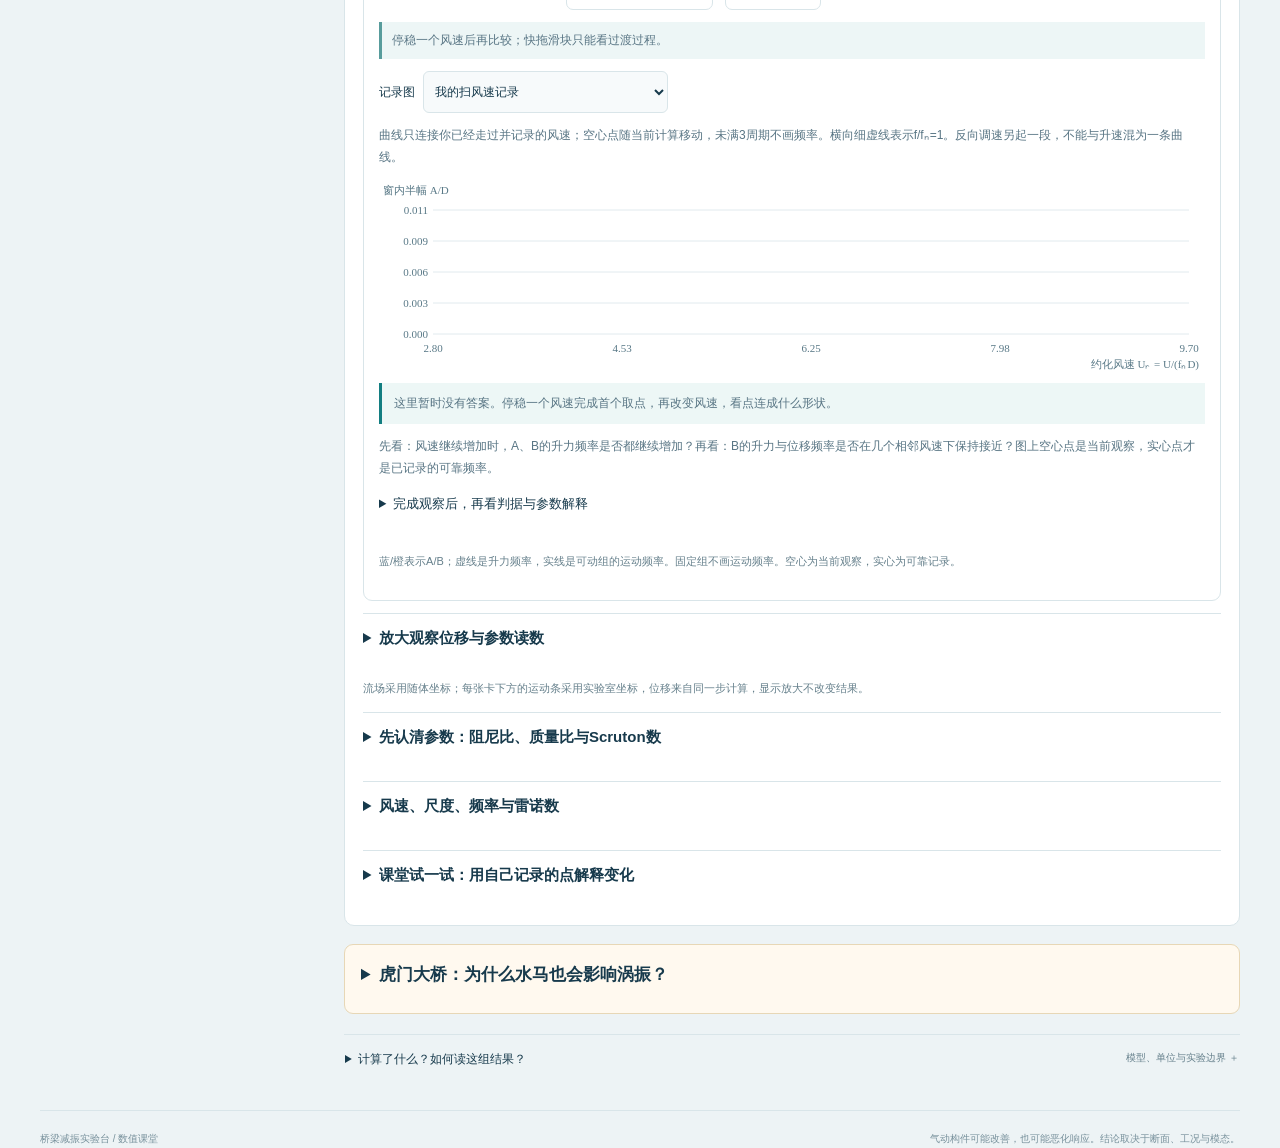
==== commit 41537e28: "Let students vary wind speed and discover frequency synchronisation from live CFD" ====
--- a/index.html
+++ b/index.html
@@ -1,5 +1,5 @@
 <!doctype html>
-<html lang="zh-CN"><head><meta charset="UTF-8"><meta name="viewport" content="width=device-width,initial-scale=1"><meta name="description" content="桥梁抗风课堂的实时二维流场、梁有限元与涡振流固耦合比较实验。"><title>认识涡振 · 桥梁抗风交互课堂</title><link rel="stylesheet" href="style.css?v=20261027d"><link rel="stylesheet" href="active.css?v=20261027d"><link rel="stylesheet" href="spatial.css?v=20261027d"></head><body data-entry-mode="viv">
+<html lang="zh-CN"><head><meta charset="UTF-8"><meta name="viewport" content="width=device-width,initial-scale=1"><meta name="description" content="桥梁抗风课堂的实时二维流场、梁有限元与涡振流固耦合比较实验。"><title>认识涡振 · 桥梁抗风交互课堂</title><link rel="stylesheet" href="style.css?v=20261027f"><link rel="stylesheet" href="active.css?v=20261027f"><link rel="stylesheet" href="spatial.css?v=20261027f"></head><body data-entry-mode="viv">
 <header><a class="brand" href="./"><span class="brandmark">≈</span><span>桥梁抗风<span class="brand-sub">交互课堂 / WIND ENGINEERING</span></span></a><div class="top-actions"><a href="evidence.html" target="_blank">模型与依据 ↗</a><button id="export">导出本次记录 ↓</button></div></header>
 <main><div class="intro"><div><p class="eyebrow">风洞 × 结构 · 比较实验</p><h1>先看清涡振，<em>再理解减振。</em></h1><p>两部分独立学习。流场与运动直接显示，对照时程和频谱理解机制。</p></div><div class="model-badge"><span class="live-dot"></span>浏览器实时求解<small>教学模型 · 无实桥标定</small></div></div>
 <nav class="tabs course-tabs" aria-label="课程两部分"><button data-course="viv" class="active"><b>01</b><span>认识涡振<small>现象 · 参数 · 虎门案例</small></span></button><button data-course="mitigation"><b>02</b><span>减振与控制<small>按措施逐项探索</small></span></button></nav>
@@ -19,4 +19,4 @@
 <div class="analysis-grid"><article class="plot-card"><div class="plot-heading"><h3 id="chart-title">升力波动与响应</h3><div class="line-legend"><span class="a-line">A 基准</span><span class="b-line">B 改造</span></div></div><canvas id="chart" aria-label="两组实验的数值比较曲线"></canvas><p id="chart-caption">尾流需要发展时间。图中记录均来自正在推进的求解器。</p></article><article class="reading"><span class="eyebrow">从结果解释机制</span><h3 id="insight-title">先改变尾流，再讨论减振</h3><p id="insight"></p><div id="comparison" class="comparison">正在积累共同统计窗口</div><p id="comparison-note" class="helper"></p></article></div>
 <details class="method"><summary>计算了什么？如何读这组结果？<span>模型、单位与实验边界 ＋</span></summary><div id="method-content"></div><p><a href="evidence.html" target="_blank">查看文献依据与更完整的教学说明 ↗</a></p></details>
 </div></div><footer><span>桥梁减振实验台 / 数值课堂</span><span>气动构件可能改善，也可能恶化响应。结论取决于断面、工况与模态。</span></footer></main><div id="toast" role="status"></div>
-<script src="section-geometry.js?v=20261024f"></script><script src="structure.js"></script><script src="viv-analysis.js?v=20261027d"></script><script src="spectrum.js?v=20261027d"></script><script src="active-control.js?v=20261027d"></script><script src="active-ui.js?v=20261027d"></script><script src="spatial-model.js?v=20261027d"></script><script src="spatial-ui.js?v=20261027d"></script><script src="section-reference.js?v=20261027d"></script><script src="learning.js?v=20261027d"></script><script src="lockin-reference.js?v=20261027d"></script><script src="viv-dashboard.js?v=20261027d"></script><script src="app.js?v=20261027d"></script></body></html>
+<script src="section-geometry.js?v=20261024f"></script><script src="structure.js"></script><script src="viv-analysis.js?v=20261027f"></script><script src="spectrum.js?v=20261027f"></script><script src="active-control.js?v=20261027f"></script><script src="active-ui.js?v=20261027f"></script><script src="spatial-model.js?v=20261027f"></script><script src="spatial-ui.js?v=20261027f"></script><script src="section-reference.js?v=20261027f"></script><script src="learning.js?v=20261027f"></script><script src="lockin-reference.js?v=20261027f"></script><script src="viv-dashboard.js?v=20261027f"></script><script src="app.js?v=20261027f"></script></body></html>
--- a/style.css
+++ b/style.css
@@ -52,3 +52,7 @@
  .viv-wind-endpoints{padding:0 51px}.viv-wind-experiment h3{font-size:15px}
  #viv-lockin-card .viv-card-heading h3{font-size:15px;line-height:1.45}
 }
+
+#viv-lockin-card .viv-frequency-legend{font-size:11px;line-height:1.5;margin:5px 0 13px} @media(max-width:650px){#viv-lockin-card .viv-live-frequencies{grid-template-columns:repeat(4,minmax(0,1fr));gap:4px}#viv-lockin-card .viv-live-frequencies>div{padding:6px 4px}#viv-lockin-card .viv-live-frequencies small{font-size:10px;min-height:30px}#viv-lockin-card .viv-live-frequencies strong{font-size:17px}#viv-lockin-card .viv-live-frequencies span{font-size:9px}}
+
+@media(max-width:760px){#viv-live-fields,#viv-time-slot,#viv-spectrum-card,#viv-lockin-card{scroll-margin-top:0}}
